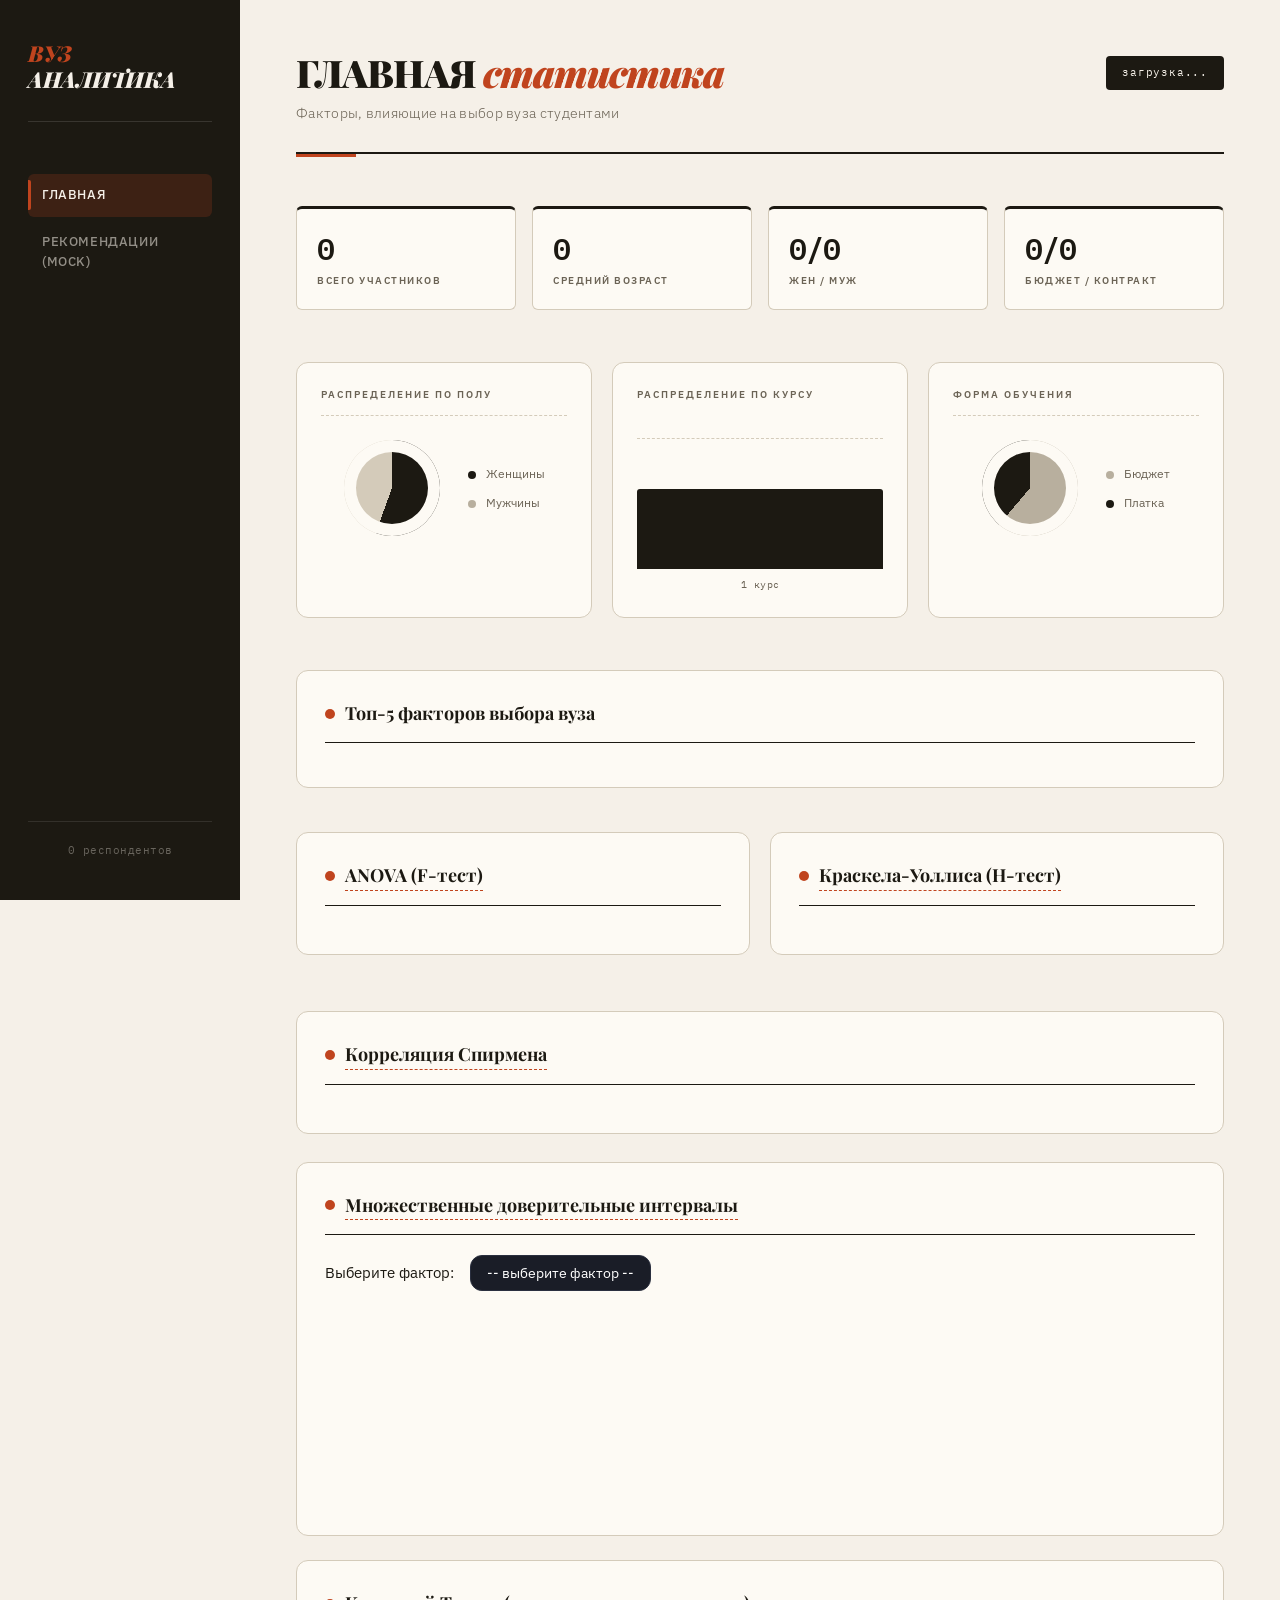
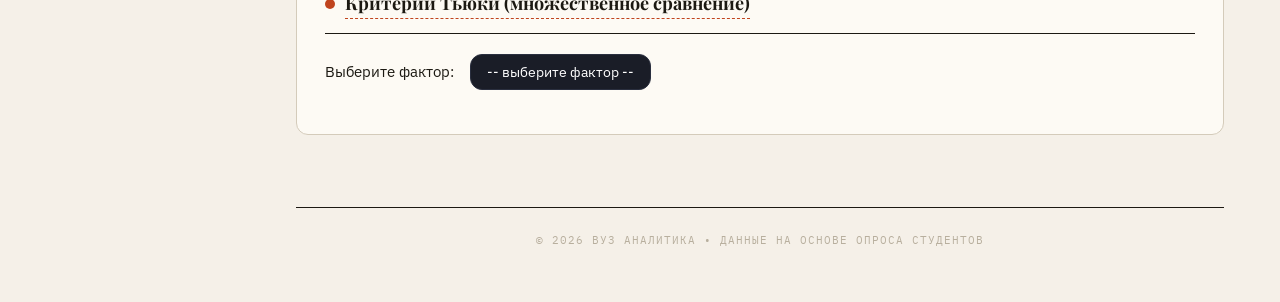
==== frontend/index.html @ b90456cf "govno" ====
<!DOCTYPE html>
<html lang="ru">

<head>
  <meta charset="UTF-8">
  <meta name="viewport" content="width=device-width, initial-scale=1.0">
  <title>aboba</title>
  <link rel="stylesheet" href="static/css/style.css">
</head>

<body>
  <div class="app">
    <aside class="sidebar">
      <div class="logo">ВУЗ <br> АНАЛИТИКА</div>
      <nav class="nav">
        <a href="index.html" class="active">Главная</a>
        <a href="recommendations.html">Рекомендации (mock)</a>
      </nav>
      <div class="sidebar-footer">
        <div id="footerCount">0 респондентов</div>
      </div>
    </aside>

    <main class="main">
      <div class="header">
        <div>
          <h1>ГЛАВНАЯ <span>статистика</span></h1>
          <p>Факторы, влияющие на выбор вуза студентами</p>
        </div>

        <div class="update-badge" id="lastUpdateDate">загрузка...</div>
      </div>

      <div class="stats">
        <div class="stat-card">
          <div class="stat-value" id="totalRespondents">0</div>
          <div class="stat-label">всего участников</div>
        </div>
        <div class="stat-card">
          <div class="stat-value" id="meanAge">0</div>
          <div class="stat-label">средний возраст</div>
        </div>
        <div class="stat-card">
          <div class="stat-value" id="genderRatio">0/0</div>
          <div class="stat-label">жен / муж</div>
        </div>
        <div class="stat-card">
          <div class="stat-value" id="budgetRatio">0/0</div>
          <div class="stat-label">бюджет / контракт</div>
        </div>
      </div>

      <div class="charts">
        <div class="chart-box">
          <h3>Распределение по полу</h3>
          <div class="pie-simple">
            <div class="pie"></div>
            <div class="legend">
              <div><span class="legend-dot" style="background:#1C1912"></span> Женщины</div>
              <div><span class="legend-dot" style="background:#B8AF9E"></span> Мужчины</div>
            </div>
          </div>
        </div>
        <div class="chart-box">
          <h3 style="padding-bottom: 35px;">Распределение по курсу</h3>
          <div class="bar-chart" id="courseBars">
            <div class="bar-item">
              <div class="bar" style="height:80px"></div>
              <div class="bar-label">1 курс</div>
            </div>
          </div>
        </div>
        <div class="chart-box">
          <h3>Форма обучения</h3>
          <div class="pie-simple">
            <div class="pie" style="background:conic-gradient(#B8AF9E 0deg 220deg, #1C1912 220deg 360deg)"></div>
            <div class="legend">
              <div><span class="legend-dot" style="background:#B8AF9E"></span> Бюджет</div>
              <div><span class="legend-dot" style="background:#1C1912"></span> Платка</div>
            </div>
          </div>
        </div>
      </div>

      <div class="table-wrapper">
        <h3 style="margin-bottom:16px">Топ-5 факторов выбора вуза</h3>
        <div class="rank-list" id="topFactorsList"></div>
      </div>

      <div class="stats-row">
        <div class="stats-block">
          <h3><span class="term"
              data-tooltip="ANOVA (анализ дисперсии) - проверяет, есть ли значимые различия между средними значениями в группах">ANOVA
              (F-тест)</span></h3>
          <div id="anovaTable"></div>
        </div>
        <div class="stats-block">
          <h3><span class="term"
              data-tooltip="Краскела-Уоллиса - непараметрический аналог ANOVA, используется когда данные не подчиняются нормальному распределению">Краскела-Уоллиса
              (H-тест)</span></h3>
          <div id="kruskalTable"></div>
        </div>
      </div>

      <div class="stats-block">
        <h3><span class="term"
            data-tooltip="Корреляция Спирмена - показывает силу и направление связи между двумя факторами (от -1 до +1)">Корреляция
            Спирмена</span></h3>
        <div id="correlationList"></div>
      </div>

      <div class="stats-block" style="margin-bottom: 24px;">
        <h3><span class="term"
            data-tooltip="95% доверительные интервалы - диапазон, в котором с вероятностью 95% находится истинное среднее значение">Множественные
            доверительные интервалы</span></h3>
        <div style="margin: 16px 0;">
          <label>Выберите фактор: </label>
          <select id="ciFactorSelect"
            style="background:#1a1d27; border:1px solid #2a2f3f; padding:8px 16px; border-radius:12px; color:white; margin-left:12px;">
            <option value="">-- выберите фактор --</option>
          </select>
        </div>
        <div id="ciChartContainer" style="min-height: 200px; padding: 16px 0;">
        </div>
      </div>

      <div class="stats-block">
        <h3><span class="term"
            data-tooltip="Критерий Тьюки - попарное сравнение всех групп для выявления, какие именно группы отличаются">Критерий
            Тьюки (множественное сравнение)</span></h3>
        <div style="margin: 16px 0;">
          <label>Выберите фактор: </label>
          <select id="tukeyFactorSelect"
            style="background:#1a1d27; border:1px solid #2a2f3f; padding:8px 16px; border-radius:12px; color:white; margin-left:12px;">
            <option value="">-- выберите фактор --</option>
          </select>
        </div>
        <div id="tukeyTableContainer">
        </div>
      </div>

      <div class="footer">© 2026 ВУЗ АНАЛИТИКА • данные на основе опроса студентов</div>
    </main>
  </div>

  <script src="static/js/mock-data.js"></script>
  <script src="static/js/dashboard.js"></script>
</body>

</html>
---- frontend/static/css/style.css ----
@import url('https://fonts.googleapis.com/css2?family=Playfair+Display:ital,wght@0,700;0,900;1,700&family=IBM+Plex+Sans:wght@300;400;500;600&family=IBM+Plex+Mono:wght@400;600&display=swap');

:root {
  --bg:         #F5F0E8;
  --bg-panel:   #EDE7D9;
  --bg-card:    #FDFAF4;
  --ink:        #1C1912;
  --ink-muted:  #6B6355;
  --ink-faint:  #B8AF9E;
  --accent:     #C0441E;
  --accent-2:   #2B6054;
  --accent-warm:#E8962A;
  --border:     #D4CBBA;
  --border-strong: #1C1912;
  --mono:       'IBM Plex Mono', monospace;
  --sans:       'IBM Plex Sans', sans-serif;
  --serif:      'Playfair Display', serif;
  --r-sm:       6px;
  --r-md:       12px;
  --r-lg:       20px;
}

*, *::before, *::after {
  margin: 0; padding: 0;
  box-sizing: border-box;
}

body {
  background: var(--bg);
  font-family: var(--sans);
  font-weight: 400;
  font-size: 15px;
  color: var(--ink);
  line-height: 1.6;
}

body::before {
  content: '';
  position: fixed;
  inset: 0;
  pointer-events: none;
  z-index: 9999;
}

.app {
  display: flex;
  max-width: 1280px;
  margin: 0 auto;
  min-height: 100vh;
}

/* ── SIDEBAR ── */
.sidebar {
  width: 240px;
  background: var(--ink);
  padding: 40px 28px;
  display: flex;
  flex-direction: column;
  position: fixed;
  height: 100vh;
  overflow: hidden;
}

.logo {
  font-family: var(--serif);
  font-size: 22px;
  font-weight: 900;
  font-style: italic;
  color: var(--bg);
  line-height: 1.2;
  margin-bottom: 52px;
  padding-bottom: 28px;
  border-bottom: 1px solid rgba(255,255,255,0.12);
  letter-spacing: -0.3px;
}

.logo::first-line { color: var(--accent); }

.nav {
  display: flex;
  flex-direction: column;
  gap: 4px;
}

.nav a {
  color: rgba(245,240,232,0.55);
  text-decoration: none;
  padding: 11px 14px;
  border-radius: var(--r-sm);
  font-size: 13px;
  font-weight: 500;
  letter-spacing: 0.6px;
  text-transform: uppercase;
  transition: color 0.2s, background 0.2s;
  position: relative;
}

.nav a::before {
  content: '';
  position: absolute;
  left: 0; top: 50%;
  transform: translateY(-50%);
  width: 3px;
  height: 0;
  background: var(--accent);
  border-radius: 0 2px 2px 0;
  transition: height 0.2s;
}

.nav a:hover {
  color: var(--bg);
  background: rgba(255,255,255,0.06);
}

.nav a:hover::before { height: 60%; }
.nav a.active {
  color: var(--bg);
  background: rgba(192,68,30,0.2);
}
.nav a.active::before { height: 70%; }

.sidebar-footer {
  margin-top: auto;
  padding-top: 20px;
  border-top: 1px solid rgba(255,255,255,0.1);
  font-family: var(--mono);
  font-size: 11px;
  color: rgba(245,240,232,0.35);
  text-align: center;
  letter-spacing: 0.5px;
}

/* ── MAIN ── */
.main {
  margin-left: 240px;
  padding: 52px 56px;
  width: 100%;
}

/* ── HEADER ── */
.header {
  display: flex;
  justify-content: space-between;
  align-items: flex-start;
  margin-bottom: 52px;
  padding-bottom: 28px;
  border-bottom: 2px solid var(--ink);
  position: relative;
}

.header::after {
  content: '';
  position: absolute;
  bottom: -5px; left: 0;
  width: 60px;
  height: 3px;
  background: var(--accent);
}

.header h1 {
  font-family: var(--serif);
  font-size: 38px;
  font-weight: 900;
  color: var(--ink);
  line-height: 1.1;
  letter-spacing: -1px;
}

.header h1 span {
  color: var(--accent);
  font-style: italic;
}

.header p {
  color: var(--ink-muted);
  font-size: 14px;
  margin-top: 8px;
  font-weight: 300;
  letter-spacing: 0.3px;
}

.update-badge {
  background: var(--ink);
  color: var(--bg);
  padding: 8px 16px;
  border-radius: 4px;
  font-family: var(--mono);
  font-size: 11px;
  letter-spacing: 0.8px;
  white-space: nowrap;
  margin-top: 4px;
  flex-shrink: 0;
}

/* ── STATISTICS CARDS ── */
.stats {
  display: grid;
  grid-template-columns: repeat(4, 1fr);
  gap: 16px;
  margin-bottom: 52px;
}

.stat-card {
  background: var(--bg-card);
  border: 1.5px solid var(--border);
  border-top: 3px solid var(--ink);
  border-radius: var(--r-sm);
  padding: 24px 20px 20px;
  position: relative;
  overflow: hidden;
  transition: transform 0.3s cubic-bezier(0.34, 1.56, 0.64, 1), box-shadow 0.3s;
}

.stat-card::before {
  content: '';
  position: absolute;
  top: 0; left: 0;
  width: 100%; height: 3px;
  background: var(--accent);
  transform: scaleX(0);
  transform-origin: left;
  transition: transform 0.25s ease;
}

.stat-card:hover {
  transform: translateY(-5px) scale(1.02);
  box-shadow: 0 15px 35px rgba(28,25,18,0.15);
}

.stat-card:hover::before { transform: scaleX(1); }

.stat-value {
  font-family: var(--mono);
  font-size: 30px;
  font-weight: 600;
  color: var(--ink);
  line-height: 1;
  margin-bottom: 10px;
  letter-spacing: -1px;
  transition: all 0.3s ease;
}

.stat-card:hover .stat-value {
  color: var(--accent);
  transform: scale(1.05);
  display: inline-block;
}

.stat-label {
  font-size: 10px;
  color: var(--ink-muted);
  text-transform: uppercase;
  letter-spacing: 1.5px;
  font-weight: 600;
}

/* ── DIAGRAMS ── */
.charts {
  display: grid;
  grid-template-columns: repeat(3, 1fr);
  gap: 20px;
  margin-bottom: 52px;
}

.chart-box {
  background: var(--bg-card);
  border: 1.5px solid var(--border);
  border-radius: var(--r-md);
  padding: 24px;
  transition: box-shadow 0.2s;
}

.chart-box:hover { box-shadow: 0 4px 24px rgba(28,25,18,0.08); }

.chart-box h3 {
  font-family: var(--sans);
  font-size: 10px;
  font-weight: 600;
  text-transform: uppercase;
  letter-spacing: 2px;
  color: var(--ink-muted);
  margin-bottom: 24px;
  padding-bottom: 12px;
  border-bottom: 1px dashed var(--border);
}

.bar-chart {
  display: flex;
  justify-content: space-around;
  align-items: flex-end;
  height: 130px;
  gap: 10px;
}

.bar {
  background: var(--ink);
  width: 100%;
  border-radius: 3px 3px 0 0;
  /* transition: height 0.5s cubic-bezier(0.34, 1.56, 0.64, 1), background 0.2s; */
}

.bar:hover {
  background: var(--accent);
  filter: brightness(1.1);
}

.bar-item {
  flex: 1;
  text-align: center;
}

.bar-label {
  font-family: var(--mono);
  font-size: 10px;
  margin-top: 8px;
  color: var(--ink-muted);
  letter-spacing: 0.5px;
}

.pie-simple {
  display: flex;
  justify-content: center;
  gap: 28px;
  align-items: center;
}

.pie {
  width: 96px;
  height: 96px;
  border-radius: 50%;
  background: conic-gradient(var(--ink) 0deg 200deg, var(--border) 200deg 360deg);
  box-shadow: inset 0 0 0 12px var(--bg-card);
}

.legend {
  display: flex;
  flex-direction: column;
  gap: 10px;
  font-size: 12px;
  color: var(--ink-muted);
}

.legend-dot {
  display: inline-block;
  width: 8px;
  height: 8px;
  border-radius: 50%;
  margin-right: 7px;
  vertical-align: middle;
}

/* ── TABLES ── */
.table-wrapper {
  background: var(--bg-card);
  border: 1.5px solid var(--border);
  border-radius: var(--r-md);
  padding: 28px;
  margin-bottom: 44px;
  overflow-x: auto;
}

.table-wrapper h3,
.stats-block h3 {
  font-family: var(--serif);
  font-size: 18px;
  font-weight: 700;
  color: var(--ink);
  margin-bottom: 20px;
  padding-bottom: 14px;
  border-bottom: 1.5px solid var(--border-strong);
  display: flex;
  align-items: center;
  gap: 10px;
}

.table-wrapper h3::before,
.stats-block h3::before {
  content: '';
  display: inline-block;
  width: 10px;
  height: 10px;
  background: var(--accent);
  border-radius: 50%;
  flex-shrink: 0;
}

table {
  width: 100%;
  border-collapse: collapse;
}

th {
  text-align: left;
  padding: 10px 12px;
  font-size: 10px;
  font-weight: 600;
  text-transform: uppercase;
  letter-spacing: 1.5px;
  color: var(--ink-muted);
  border-bottom: 1.5px solid var(--border-strong);
  background: var(--bg-panel);
}

td {
  padding: 11px 12px;
  border-bottom: 1px solid var(--border);
  font-size: 14px;
  font-family: var(--mono);
  color: var(--ink);
  transition: background 0.15s;
}

tr {
  transition: background 0.2s, transform 0.2s;
}

tr:hover td {
  background: var(--bg-panel);
  transform: translateX(4px);
}

.rank-list { margin: 4px 0; }

.rank-item {
  display: flex;
  align-items: center;
  gap: 16px;
  padding: 14px 0;
  border-bottom: 1px solid var(--border);
  transition: padding-left 0.2s;
}

.rank-item:hover { padding-left: 6px; }
.rank-item:last-child { border-bottom: none; }

.rank-number {
  width: 28px;
  height: 28px;
  background: var(--ink);
  border-radius: 50%;
  display: flex;
  align-items: center;
  justify-content: center;
  font-family: var(--mono);
  font-size: 11px;
  font-weight: 600;
  color: var(--bg);
  flex-shrink: 0;
}

.rank-item:nth-child(1) .rank-number { background: var(--accent); }
.rank-item:nth-child(2) .rank-number { background: var(--accent-2); }
.rank-item:nth-child(3) .rank-number { background: var(--accent-warm); }

.rank-name {
  width: 200px;
  font-size: 14px;
  color: var(--ink);
}

.rank-bar-bg {
  flex: 1;
  height: 5px;
  background: var(--border);
  border-radius: 99px;
  overflow: hidden;
}

.rank-bar {
  height: 100%;
  background: var(--ink);
  border-radius: 99px;
  transition: width 0.6s cubic-bezier(0.4,0,0.2,1);
}

.rank-score {
  width: 44px;
  text-align: right;
  font-family: var(--mono);
  font-size: 13px;
  font-weight: 600;
  color: var(--accent);
}

/* ── STATISTICS ── */
.stats-row {
  display: grid;
  grid-template-columns: repeat(2, 1fr);
  gap: 20px;
  margin-bottom: 28px;
}

.stats-block {
  background: var(--bg-card);
  border: 1.5px solid var(--border);
  border-radius: var(--r-md);
  padding: 28px;
  margin-bottom: 28px;
}

/* ── CORR ── */
.corr-row {
  display: flex;
  justify-content: space-between;
  align-items: center;
  padding: 11px 0;
  border-bottom: 1px dashed var(--border);
  gap: 8px;
  transition: background 0.15s; 
  font-size: 14px;
  font-family: var(--mono);
  color: var(--ink);
}

.corr-row:hover { padding-left: 8px; }
.corr-row:last-child { border-bottom: none; }

.corr-high {
  font-family: var(--mono);
  font-weight: 600;
  color: var(--accent-2);
  background: rgba(43,96,84,0.08);
  padding: 2px 8px;
  border-radius: 4px;
}

.corr-low {
  font-family: var(--mono);
  font-weight: 600;
  color: var(--accent-warm);
  background: rgba(232,150,42,0.1);
  padding: 2px 8px;
  border-radius: 4px;
}

/* ── SELECT/INPUT ── */
select {
  background: var(--bg);
  border: 1.5px solid var(--border-strong);
  padding: 9px 14px;
  border-radius: var(--r-sm);
  color: var(--ink);
  font-family: var(--sans);
  font-size: 14px;
  cursor: pointer;
  outline: none;
  transition: border-color 0.2s;
  appearance: none;
  background-image: url("data:image/svg+xml,%3Csvg xmlns='http://www.w3.org/2000/svg' width='12' height='8' viewBox='0 0 12 8'%3E%3Cpath d='M1 1l5 5 5-5' stroke='%231C1912' stroke-width='1.5' fill='none' stroke-linecap='round'/%3E%3C/svg%3E");
  background-repeat: no-repeat;
  background-position: right 12px center;
  padding-right: 36px;
}

select:focus { border-color: var(--accent); }

.filter-select {
  background: var(--bg-card);
  border: 1.5px solid var(--border);
  border-radius: var(--r-sm);
  padding: 8px 16px;
  font-family: var(--sans);
  font-size: 13px;
  cursor: pointer;
  transition: all 0.2s;
  color: var(--ink);
}

.filter-select:hover {
  border-color: var(--accent);
  transform: translateY(-1px);
}

.filter-select:focus {
  outline: none;
  border-color: var(--accent);
  box-shadow: 0 0 0 2px rgba(192,68,30,0.2);
}

#filterControls {
  display: flex;
  gap: 12px;
  margin: 20px 0 30px 0;
  justify-content: flex-end;
}

/* ── BUTTONS ── */
button {
  transition: all 0.2s cubic-bezier(0.34, 1.56, 0.64, 1);
}

button:active { transform: scale(0.96); }

.btn {
  background: var(--ink);
  border: 2px solid var(--ink);
  border-radius: var(--r-sm);
  padding: 13px 28px;
  font-family: var(--sans);
  font-size: 13px;
  font-weight: 600;
  letter-spacing: 1px;
  text-transform: uppercase;
  color: var(--bg);
  cursor: pointer;
  transition: background 0.18s, color 0.18s, transform 0.15s;
  box-shadow: 3px 3px 0 var(--accent);
  width: 100%;
  margin-top: 24px;
}

.btn:hover {
  background: var(--accent);
  border-color: var(--accent);
  color: #fff;
  transform: translate(-1px, -1px);
  box-shadow: 4px 4px 0 var(--ink);
}

.btn:active {
  transform: translate(1px, 1px);
  box-shadow: 1px 1px 0 var(--ink);
}

.export-btn {
  background: var(--ink);
  color: var(--bg);
  border: none;
  border-radius: 4px;
  padding: 8px 16px;
  font-family: var(--mono);
  font-size: 11px;
  letter-spacing: 0.8px;
  cursor: pointer;
  white-space: nowrap;
}

.export-btn:hover {
  background: var(--accent);
  transform: translateY(-2px);
  box-shadow: 0 2px 8px rgba(192,68,30,0.3);
}

.share-results-btn {
  background: var(--ink);
  color: var(--bg);
  border: none;
  border-radius: 8px;
  padding: 10px 20px;
  font-family: var(--mono);
  font-size: 13px;
  cursor: pointer;
  display: flex;
  align-items: center;
  gap: 8px;
}

.share-results-btn:hover {
  background: var(--accent);
  transform: translateY(-2px);
  box-shadow: 0 4px 12px rgba(192,68,30,0.3);
}

.btn-small {
  background: var(--ink);
  color: var(--bg);
  border: none;
  border-radius: 20px;
  padding: 4px 12px;
  cursor: pointer;
  font-size: 12px;
}

.btn-small:hover {
  background: var(--accent);
  transform: scale(1.05);
}

/* ── RECS CARDS ── */
.cards {
  display: grid;
  grid-template-columns: repeat(3, 1fr);
  gap: 20px;
}

.uni-card {
  background: var(--bg-card);
  border: 1.5px solid var(--border);
  border-radius: var(--r-md);
  padding: 24px;
  position: relative;
  overflow: hidden;
  opacity: 0;
  transform: translateY(20px);
  animation: fadeUp 0.5s forwards;
  transition: all 0.3s cubic-bezier(0.34, 1.56, 0.64, 1);
}

@keyframes fadeUp {
  to { opacity: 1; transform: translateY(0); }
}

.uni-card::after {
  content: '';
  position: absolute;
  bottom: 0; left: 0;
  width: 100%; height: 3px;
  background: linear-gradient(90deg, var(--accent), var(--accent-warm));
  transform: scaleX(0);
  transform-origin: left;
  transition: transform 0.3s ease;
}

.uni-card:hover {
  transform: translateY(-5px) scale(1.02);
  box-shadow: 0 12px 28px rgba(28,25,18,0.15);
}

.uni-card:hover::after { transform: scaleX(1); }
.uni-card.expanded { transform: scale(1.05); z-index: 2; }

.uni-percent {
  font-family: var(--mono);
  font-size: 28px;
  font-weight: 600;
  color: var(--accent);
  margin-bottom: 10px;
  letter-spacing: -1px;
}

.match-value {
  font-size: 28px;
  font-weight: 700;
  color: var(--accent);
}

.match-bar {
  width: 100%;
  height: 6px;
  background: var(--border);
  border-radius: 3px;
  margin-top: 10px;
  overflow: hidden;
}

.match-fill {
  height: 100%;
  background: linear-gradient(90deg, var(--accent), var(--accent-warm));
  border-radius: 3px;
  transition: width 0.8s cubic-bezier(0.34, 1.56, 0.64, 1);
  width: 0%;
}

.uni-name {
  font-family: var(--serif);
  font-size: 17px;
  font-weight: 700;
  color: var(--ink);
  margin-bottom: 4px;
  line-height: 1.3;
}

.uni-meta {
  font-size: 11px;
  color: var(--ink-faint);
  margin-bottom: 14px;
  font-family: var(--mono);
  letter-spacing: 0.5px;
  text-transform: uppercase;
}

.city-badge {
  background: var(--bg-panel);
  padding: 4px 10px;
  border-radius: 20px;
  font-size: 11px;
  font-family: var(--mono);
  display: inline-block;
}

.uni-reason {
  font-size: 12px;
  padding: 6px 0;
  color: var(--ink-muted);
  border-bottom: 1px dashed var(--border);
  line-height: 1.5;
  transition: all 0.2s;
}

.uni-reason:last-of-type { border-bottom: none; }
.uni-reason:hover {
  color: var(--accent);
  transform: translateX(4px);
}

.uni-detail-btn {
  margin-top: 16px;
  background: transparent;
  border: 1.5px solid var(--border-strong);
  border-radius: var(--r-sm);
  padding: 8px 16px;
  font-size: 12px;
  font-weight: 600;
  letter-spacing: 0.5px;
  color: var(--ink);
  cursor: pointer;
  font-family: var(--sans);
}

.uni-detail-btn:hover {
  background: var(--ink);
  color: var(--bg);
}

/* ── SLIDER ── */
.uni-slider {
  width: 100%;
  height: 160px;
  overflow: hidden;
  border-radius: 12px;
  margin-bottom: 16px;
  position: relative;
  cursor: pointer;
  background: var(--bg-panel);
}

.uni-slider::before {
  content: '';
  position: absolute;
  bottom: 12px;
  left: 12px;
  background: rgba(0,0,0,0.6);
  color: white;
  padding: 2px 6px;
  border-radius: 10px;
  font-size: 9px;
  z-index: 1;
  opacity: 0;
  transition: opacity 0.3s;
  pointer-events: none;
}

.uni-slider:hover::before { opacity: 1; }

.uni-slides {
  display: flex;
  transition: transform 0.5s cubic-bezier(0.4, 0, 0.2, 1);
}

.uni-slides img {
  width: 100%;
  flex-shrink: 0;
  object-fit: cover;
  height: 160px;
}

/* ── USERS CHIPS ── */
.user-chip {
  background: var(--bg);
  border: 1.5px solid var(--border-strong);
  padding: 7px 18px;
  border-radius: 99px;
  cursor: pointer;
  transition: background 0.18s, color 0.18s, border-color 0.18s, transform 0.15s;
  color: var(--ink);
  font-size: 12px;
  font-family: var(--mono);
  font-weight: 400;
  letter-spacing: 0.3px;
}

.user-chip:hover {
  background: var(--accent);
  color: #fff;
  border-color: var(--accent);
  transform: scale(1.04);
}

/* ── USER CARD ── */
.user-info-card {
  background: linear-gradient(135deg, var(--bg-card) 0%, var(--bg-panel) 100%);
  border: 1.5px solid var(--accent);
  border-radius: var(--r-lg);
  padding: 20px;
  margin-bottom: 20px;
  box-shadow: 0 4px 12px rgba(0,0,0,0.1);
  animation: slideDown 0.3s ease;
}

@keyframes slideDown {
  from { opacity: 0; transform: translateY(-20px); }
  to { opacity: 1; transform: translateY(0); }
}

.user-info-header {
  display: flex;
  align-items: center;
  gap: 12px;
  margin-bottom: 16px;
  padding-bottom: 12px;
  border-bottom: 2px solid var(--accent);
}

.user-emoji { font-size: 28px; }

.user-nickname {
  font-size: 18px;
  font-weight: 700;
  color: var(--accent);
  font-family: var(--serif);
  flex: 1;
}

.user-info-close {
  background: var(--ink);
  color: var(--bg);
  border: none;
  border-radius: 50%;
  width: 28px;
  height: 28px;
  cursor: pointer;
  font-size: 16px;
  display: flex;
  align-items: center;
  justify-content: center;
}

.user-info-close:hover {
  background: var(--accent);
  transform: rotate(90deg);
}

.user-info-details {
  display: flex;
  flex-wrap: wrap;
  gap: 16px;
  row-gap: 12px;
}

.user-detail {
  background: var(--bg);
  padding: 6px 14px;
  border-radius: 20px;
  font-size: 13px;
  font-family: var(--mono);
  color: var(--ink);
  border: 1px solid var(--border);
  transition: all 0.2s;
  display: inline-flex;
  align-items: center;
  gap: 6px;
}

.user-detail:hover {
  transform: translateY(-2px);
  border-color: var(--accent);
  box-shadow: 0 2px 8px rgba(192,68,30,0.2);
}

/* ── TOOLTYPE ── */
.term {
  border-bottom: 1px dashed var(--accent);
  cursor: help;
  position: relative;
  display: inline-block;
}

.term:hover::after {
  content: attr(data-tooltip);
  position: absolute;
  bottom: 100%;
  left: 50%;
  transform: translateX(-50%);
  background: var(--ink);
  color: var(--bg);
  padding: 8px 14px;
  border-radius: 8px;
  font-size: 12px;
  white-space: nowrap;
  z-index: 1000;
  font-family: var(--sans);
  margin-bottom: 8px;
  box-shadow: 0 4px 12px rgba(0,0,0,0.2);
}

.term:hover::before {
  content: '';
  position: absolute;
  bottom: 100%;
  left: 50%;
  transform: translateX(-50%);
  border: 6px solid transparent;
  border-top-color: var(--ink);
  margin-bottom: -4px;
  z-index: 1000;
}

.stat-card.has-tooltip {
  position: relative;
  cursor: help;
}

/* ── MODAL ── */
.modal {
  position: fixed;
  top: 0;
  left: 0;
  width: 100%;
  height: 100%;
  background: rgba(0,0,0,0.8);
  display: flex;
  align-items: center;
  justify-content: center;
  z-index: 10000;
  animation: fadeIn 0.3s;
}

.modal-content {
  background: var(--bg-card);
  border-radius: var(--r-lg);
  padding: 32px;
  max-width: 500px;
  width: 90%;
  max-height: 80vh;
  overflow-y: auto;
  position: relative;
  animation: slideUp 0.3s;
}

@keyframes slideUp {
  from { opacity: 0; transform: translateY(50px); }
  to { opacity: 1; transform: translateY(0); }
}

.modal-close {
  position: absolute;
  top: 16px;
  right: 20px;
  font-size: 28px;
  cursor: pointer;
  color: var(--ink-muted);
  transition: color 0.2s;
}

.modal-close:hover { color: var(--accent); }

.modal-stats {
  display: flex;
  gap: 20px;
  margin: 20px 0;
  padding: 16px;
  background: var(--bg-panel);
  border-radius: var(--r-md);
}

.modal-stat {
  flex: 1;
  text-align: center;
}

.modal-stat .stat-label {
  display: block;
  font-size: 11px;
  margin-bottom: 5px;
}

.modal-stat .stat-value { font-size: 24px; font-weight: 600; }

.modal ul {
  margin: 16px 0;
  padding-left: 20px;
}

.modal li {
  margin: 8px 0;
  color: var(--ink-muted);
}

/* ── LOADING/ERRORS ── */
.loading {
  text-align: center;
  padding: 60px;
  font-size: 18px;
  opacity: 0.6;
  animation: pulse 1.5s infinite;
}

@keyframes pulse {
  0%, 100% { opacity: 0.6; }
  50% { opacity: 1; }
}

@keyframes shake {
  0%, 100% { transform: translateX(0); }
  25% { transform: translateX(-5px); }
  75% { transform: translateX(5px); }
}

/* ── FOOTER ── */
.footer {
  margin-top: 72px;
  padding-top: 24px;
  border-top: 1.5px solid var(--border-strong);
  text-align: center;
  font-size: 11px;
  font-family: var(--mono);
  color: var(--ink-faint);
  letter-spacing: 1px;
  text-transform: uppercase;
}

/* ── UTILS ── */
.text-accent { color: var(--accent); }
.bg-accent { background: var(--accent); }

/* ADAPTIVITY */
@media (max-width: 1200px) {
  .app {
    flex-direction: column;
  }

  .sidebar {
    position: relative;
    width: 100%;
    height: auto;
    padding: 20px 30px;
    flex-direction: row;
    align-items: center;
    justify-content: space-between;
    flex-wrap: wrap;
    gap: 15px;
  }

  .logo {
    margin-bottom: 0;
    padding-bottom: 0;
    border-bottom: none;
    font-size: 20px;
  }

  .nav {
    flex-direction: row;
    gap: 20px;
  }

  .nav a {
    padding: 8px 16px;
  }

  .nav a::before {
    display: none;
  }

  .nav a.active {
    background: rgba(192, 68, 30, 0.2);
    border-radius: var(--r-sm);
  }

  .sidebar-footer {
    margin-top: 0;
    padding-top: 0;
    border-top: none;
  }

  .main {
    margin-left: 0;
    padding: 30px 30px;
  }

  .stats {
    gap: 15px;
  }

  .charts {
    grid-template-columns: repeat(3, 1fr);
    gap: 15px;
  }

  .stats-row {
    grid-template-columns: repeat(2, 1fr);
    gap: 15px;
  }

  .cards {
    grid-template-columns: repeat(2, 1fr);
    gap: 20px;
  }
}

@media (max-width: 768px) {
  .app {
    flex-direction: column;
  }

  

  .sidebar {
    position: relative;
    width: 100%;
    height: auto;
    padding: 15px 20px;
    flex-direction: row;
    align-items: center;
    justify-content: space-between;
    flex-wrap: wrap;
    gap: 12px;
  }

  .logo {
    margin-bottom: 0;
    padding-bottom: 0;
    border-bottom: none;
    font-size: 18px;
  }

  .nav {
    flex-direction: row;
    gap: 12px;
  }

  .nav a {
    padding: 6px 12px;
    font-size: 11px;
  }

  .nav a::before {
    display: none;
  }

  .nav a.active {
    background: rgba(192, 68, 30, 0.2);
    border-radius: var(--r-sm);
  }

  .sidebar-footer {
    margin-top: 0;
    padding-top: 0;
    border-top: none;
    font-size: 10px;
  }

  .main {
    margin-left: 0;
    padding: 20px 16px;
  }

  .header {
    flex-direction: column;
    gap: 12px;
    margin-bottom: 28px;
    padding-bottom: 20px;
  }

  .header h1 {
    font-size: 28px;
  }

  .header p {
    font-size: 12px;
  }

  .update-badge {
    font-size: 9px;
    padding: 6px 12px;
    align-self: flex-start;
  }

  .stats {
    grid-template-columns: repeat(2, 1fr);
    gap: 12px;
    margin-bottom: 28px;
  }

  .stat-card {
    padding: 16px 12px 12px;
  }

  .stat-value {
    font-size: 24px;
  }

  .stat-label {
    font-size: 9px;
  }

  .charts {
    grid-template-columns: 1fr;
    gap: 16px;
    margin-bottom: 28px;
  }

  .chart-box {
    padding: 20px;
  }

  .chart-box h3 {
    font-size: 9px;
    margin-bottom: 18px;
  }

  .pie {
    width: 80px;
    height: 80px;
  }

  .legend {
    font-size: 11px;
    gap: 8px;
  }

  .bar-chart {
    height: 120px;
  }

  .bar-label {
    font-size: 9px;
  }

  .table-wrapper,
  .stats-block {
    padding: 20px;
    margin-bottom: 24px;
    overflow-x: auto;
  }

  .table-wrapper h3,
  .stats-block h3 {
    font-size: 16px;
    flex-wrap: wrap;
  }

  th, td {
    padding: 8px 10px;
    font-size: 12px;
  }

  .rank-item {
    flex-wrap: wrap;
    gap: 10px;
  }

  .rank-name {
    width: auto;
    flex: 1;
    font-size: 13px;
  }

  .rank-bar-bg {
    width: 100%;
    order: 1;
    margin-top: 5px;
  }

  .rank-score {
    font-size: 12px;
  }

  .stats-row {
    grid-template-columns: 1fr;
    gap: 16px;
    margin-bottom: 16px;
  }

  .corr-row {
    flex-wrap: wrap;
    gap: 8px;
    font-size: 12px;
  }

  select,
  .filter-select {
    padding: 8px 12px;
    font-size: 12px;
    background-size: 10px;
    padding-right: 30px;
  }

  #filterControls {
    flex-direction: column;
    gap: 10px;
    margin: 16px 0 24px 0;
  }

  .btn {
    padding: 10px 20px;
    font-size: 11px;
  }

  .share-results-btn {
    padding: 8px 16px;
    font-size: 12px;
  }

  .cards {
    grid-template-columns: 1fr;
    gap: 20px;
  }

  .uni-card {
    padding: 20px;
  }

  .uni-slider {
    height: 180px;
  }

  .uni-slides img {
    height: 180px;
  }

  .uni-percent {
    font-size: 24px;
  }

  .match-value {
    font-size: 24px;
  }

  .uni-name {
    font-size: 16px;
  }

  .uni-reason {
    font-size: 11px;
  }

  .user-info-card {
    padding: 16px;
  }

  .user-nickname {
    font-size: 16px;
  }

  .user-info-details {
    gap: 8px;
  }

  .user-detail {
    font-size: 11px;
    padding: 4px 10px;
  }

  .modal-content {
    padding: 24px;
    width: 95%;
  }

  .modal-stats {
    flex-direction: column;
    gap: 12px;
  }

  .modal-stat .stat-value {
    font-size: 20px;
  }

  .term:hover::after {
    white-space: normal;
    width: 180px;
    font-size: 10px;
    text-align: center;
  }

  .footer {
    margin-top: 40px;
    padding-top: 20px;
    font-size: 9px;
  }
}

@media (max-width: 480px) {
  .sidebar {
    padding: 12px 16px;
    flex-direction: column;
    align-items: stretch;
    text-align: center;
  }

  .logo {
    text-align: center;
  }

  .nav {
    justify-content: center;
  }

  .nav a {
    padding: 6px 10px;
    font-size: 10px;
  }

  .sidebar-footer {
    text-align: center;
  }

  .main {
    padding: 16px 12px;
  }

  .header h1 {
    font-size: 24px;
  }

  .stats {
    grid-template-columns: 1fr;
    gap: 10px;
  }

  .stat-card {
    padding: 14px 12px;
  }

  .stat-value {
    font-size: 22px;
  }

  .chart-box {
    padding: 16px;
  }

  .pie-simple {
    flex-direction: column;
    gap: 16px;
  }

  .pie {
    width: 100px;
    height: 100px;
  }

  .legend {
    flex-direction: row;
    justify-content: center;
    gap: 20px;
  }

  .table-wrapper,
  .stats-block {
    padding: 16px;
    border-radius: var(--r-sm);
  }

  .table-wrapper h3,
  .stats-block h3 {
    font-size: 14px;
    margin-bottom: 14px;
  }

  th, td {
    padding: 6px 8px;
    font-size: 11px;
  }

  .rank-number {
    width: 24px;
    height: 24px;
    font-size: 10px;
  }

  .rank-name {
    font-size: 12px;
  }

  .uni-slider {
    height: 160px;
  }

  .uni-slides img {
    height: 160px;
  }

  .uni-percent {
    font-size: 22px;
  }

  .match-value {
    font-size: 22px;
  }

  .uni-name {
    font-size: 15px;
  }

  .city-badge {
    font-size: 10px;
    padding: 3px 8px;
  }

  .uni-reason {
    font-size: 10px;
  }

  .uni-detail-btn {
    padding: 6px 12px;
    font-size: 11px;
  }

  .user-info-header {
    gap: 8px;
  }

  .user-emoji {
    font-size: 24px;
  }

  .user-nickname {
    font-size: 14px;
  }

  .user-info-close {
    width: 24px;
    height: 24px;
    font-size: 14px;
  }

  .user-detail {
    font-size: 10px;
    padding: 3px 8px;
  }

  .btn {
    padding: 8px 16px;
    font-size: 10px;
  }

  .share-results-btn {
    padding: 10px 16px;
    font-size: 10px;
    gap: 6px;
    width: 35%;
  }
}

@media (max-width: 768px) and (orientation: landscape) {
  .sidebar {
    padding: 10px 20px;
  }

  .nav a {
    padding: 4px 10px;
  }

  .main {
    padding: 16px 20px;
  }

  .stats {
    grid-template-columns: repeat(4, 1fr);
  }

  .charts {
    grid-template-columns: repeat(3, 1fr);
  }

  .cards {
    grid-template-columns: repeat(2, 1fr);
  }

  .uni-slider {
    height: 140px;
  }

  .uni-slides img {
    height: 140px;
  }

  .share-results-btn {
    width: 38%;
    justify-content: center;
    padding: 12px 20px;
    font-size: 14px;
  }
}

@media (hover: none) and (pointer: coarse) {
  button,
  .user-chip,
  .nav a,
  .uni-detail-btn,
  .modal-close,
  .user-info-close {
    min-height: 44px;
    display: inline-flex;
    align-items: center;
    justify-content: center;
  }

  .user-chip {
    min-height: 36px;
  }

  .nav a {
    min-height: 40px;
  }

  .stat-card:hover {
    transform: none;
  }

  .uni-card:hover {
    transform: none;
  }

  .term:hover::after {
    white-space: normal;
    width: 200px;
    font-size: 11px;
  }
}
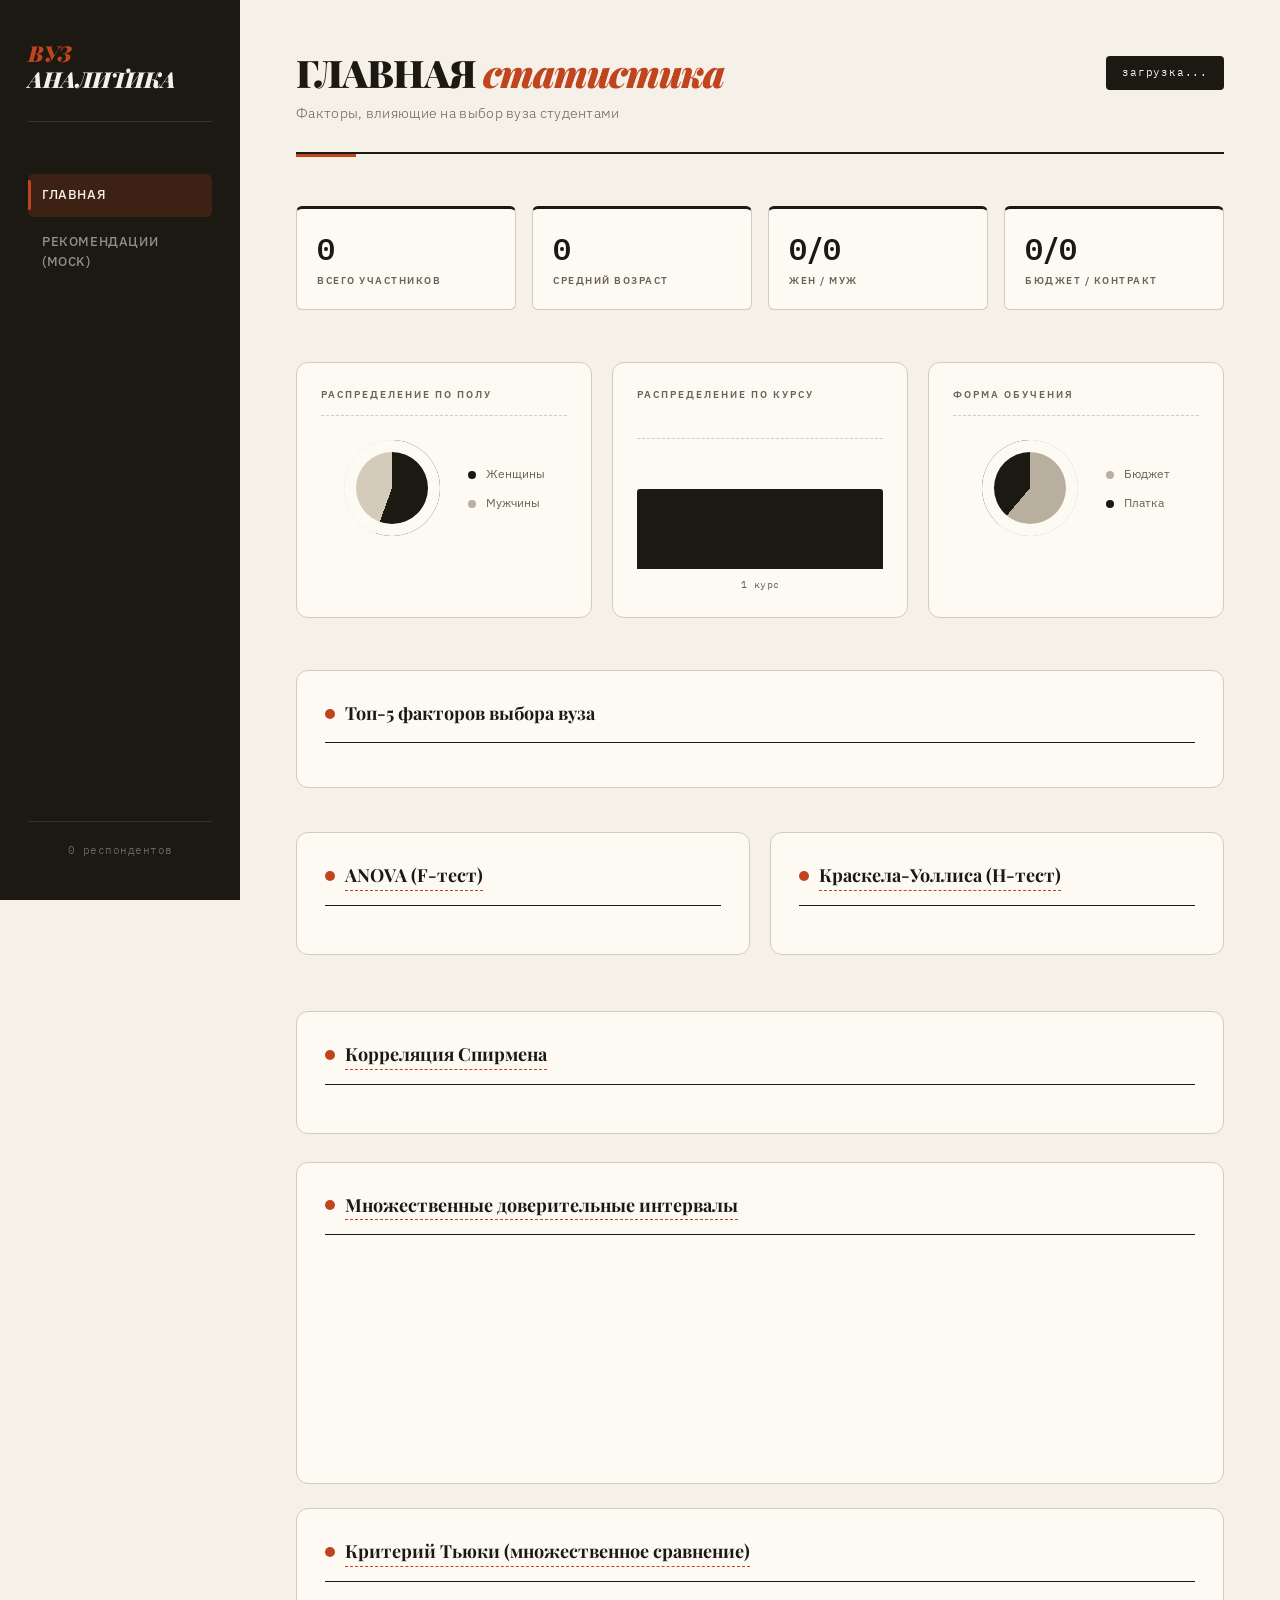
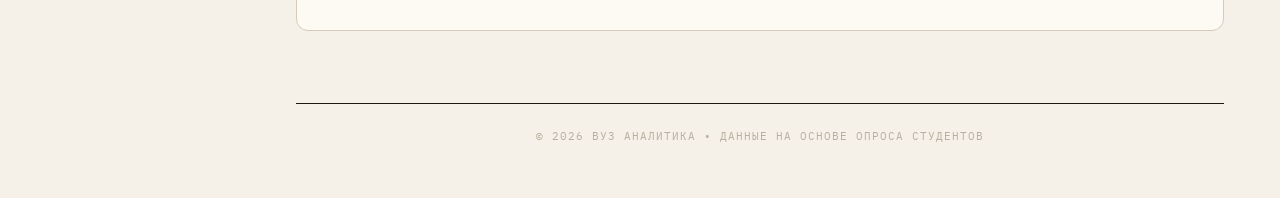
==== commit 4058888d: "fix connection to scripts" ====
--- a/frontend/index.html
+++ b/frontend/index.html
@@ -113,13 +113,13 @@
         <h3><span class="term"
             data-tooltip="95% доверительные интервалы - диапазон, в котором с вероятностью 95% находится истинное среднее значение">Множественные
             доверительные интервалы</span></h3>
-        <div style="margin: 16px 0;">
+        <!-- <div style="margin: 16px 0;">
           <label>Выберите фактор: </label>
           <select id="ciFactorSelect"
             style="background:#1a1d27; border:1px solid #2a2f3f; padding:8px 16px; border-radius:12px; color:white; margin-left:12px;">
             <option value="">-- выберите фактор --</option>
           </select>
-        </div>
+        </div> -->
         <div id="ciChartContainer" style="min-height: 200px; padding: 16px 0;">
         </div>
       </div>
@@ -128,13 +128,13 @@
         <h3><span class="term"
             data-tooltip="Критерий Тьюки - попарное сравнение всех групп для выявления, какие именно группы отличаются">Критерий
             Тьюки (множественное сравнение)</span></h3>
-        <div style="margin: 16px 0;">
+        <!-- <div style="margin: 16px 0;">
           <label>Выберите фактор: </label>
           <select id="tukeyFactorSelect"
             style="background:#1a1d27; border:1px solid #2a2f3f; padding:8px 16px; border-radius:12px; color:white; margin-left:12px;">
             <option value="">-- выберите фактор --</option>
           </select>
-        </div>
+        </div> -->
         <div id="tukeyTableContainer">
         </div>
       </div>
@@ -144,6 +144,7 @@
   </div>
 
   <script src="static/js/mock-data.js"></script>
+  <script src="static/js/api.js"></script>
   <script src="static/js/dashboard.js"></script>
 </body>
 
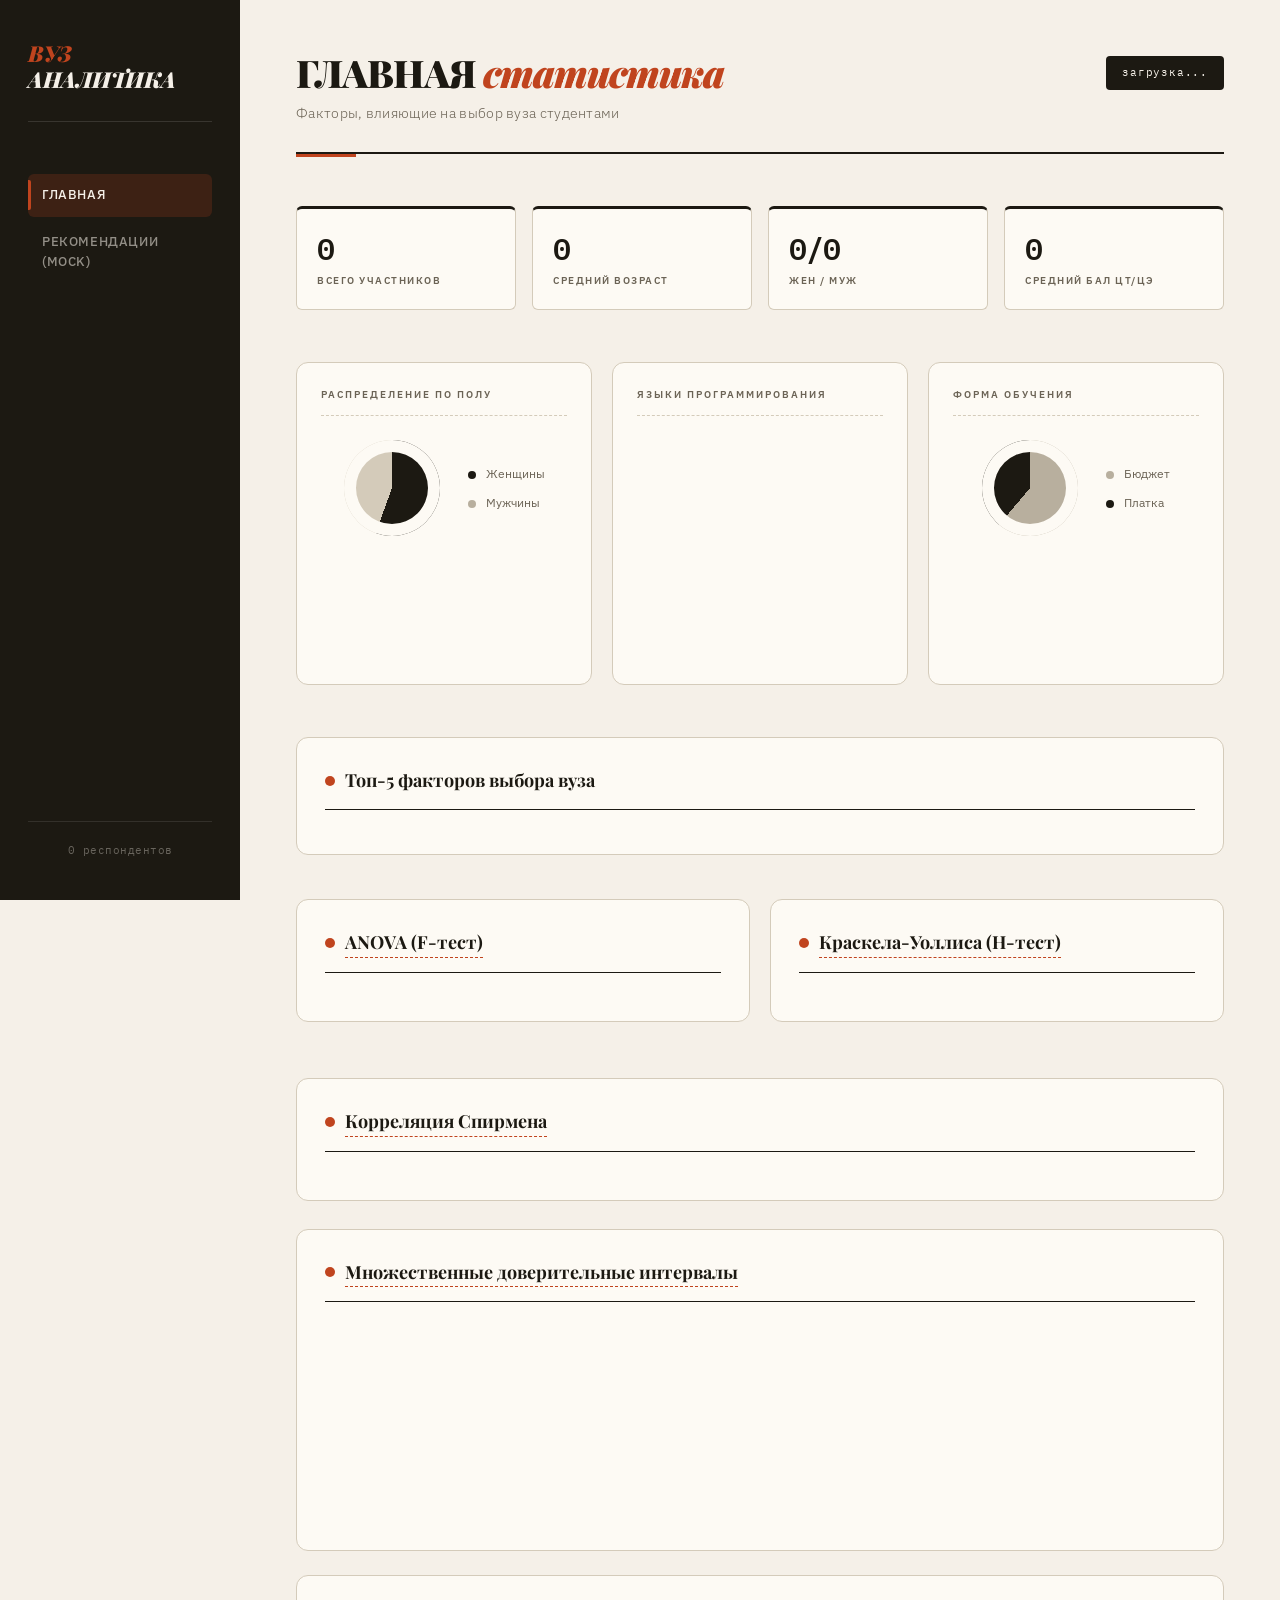
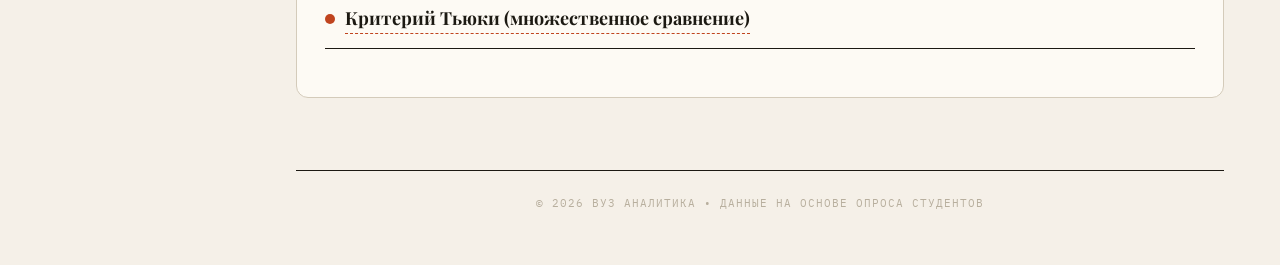
==== commit be4151f6: "api/responses + updated front" ====
--- a/frontend/index.html
+++ b/frontend/index.html
@@ -45,8 +45,8 @@
           <div class="stat-label">жен / муж</div>
         </div>
         <div class="stat-card">
-          <div class="stat-value" id="budgetRatio">0/0</div>
-          <div class="stat-label">бюджет / контракт</div>
+          <div class="stat-value" id="avgScore">0</div>
+          <div class="stat-label">средний бал ЦТ/ЦЭ</div>
         </div>
       </div>
 
@@ -62,13 +62,8 @@
           </div>
         </div>
         <div class="chart-box">
-          <h3 style="padding-bottom: 35px;">Распределение по курсу</h3>
-          <div class="bar-chart" id="courseBars">
-            <div class="bar-item">
-              <div class="bar" style="height:80px"></div>
-              <div class="bar-label">1 курс</div>
-            </div>
-          </div>
+          <h3>Языки программирования</h3>
+          <div id="languagesChart" style="min-height: 220px; margin-top: 20px;"></div>
         </div>
         <div class="chart-box">
           <h3>Форма обучения</h3>
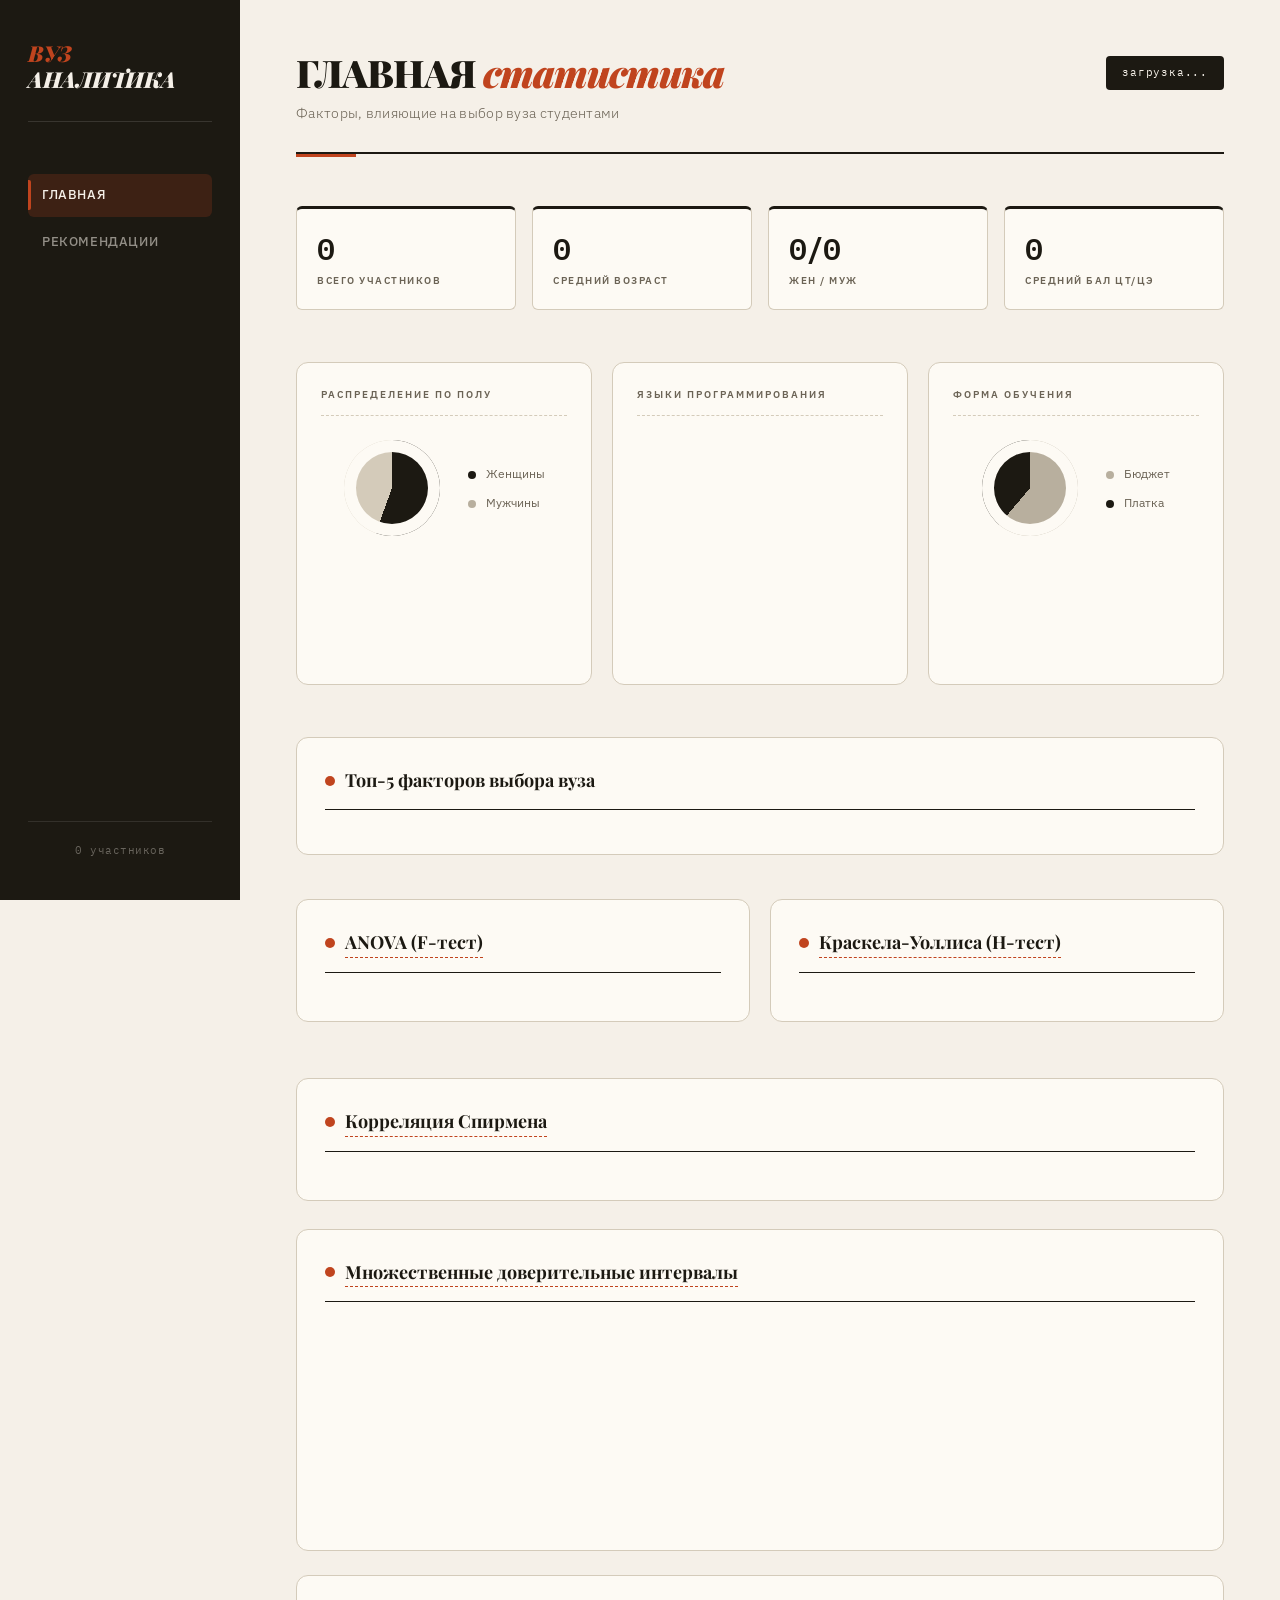
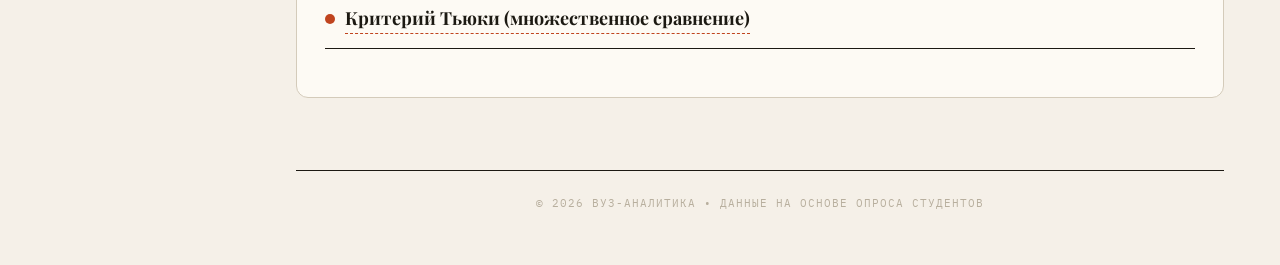
==== commit 0c109ad0: "recommendations (not last)" ====
--- a/frontend/index.html
+++ b/frontend/index.html
@@ -4,7 +4,7 @@
 <head>
   <meta charset="UTF-8">
   <meta name="viewport" content="width=device-width, initial-scale=1.0">
-  <title>aboba</title>
+  <title>ВУЗ-Аналитика | Главная</title>
   <link rel="stylesheet" href="static/css/style.css">
 </head>
 
@@ -14,10 +14,10 @@
       <div class="logo">ВУЗ <br> АНАЛИТИКА</div>
       <nav class="nav">
         <a href="index.html" class="active">Главная</a>
-        <a href="recommendations.html">Рекомендации (mock)</a>
+        <a href="recommendations.html">Рекомендации</a>
       </nav>
       <div class="sidebar-footer">
-        <div id="footerCount">0 респондентов</div>
+        <div id="footerCount">0 участников</div>
       </div>
     </aside>
 
@@ -134,7 +134,7 @@
         </div>
       </div>
 
-      <div class="footer">© 2026 ВУЗ АНАЛИТИКА • данные на основе опроса студентов</div>
+      <div class="footer">© 2026 ВУЗ-АНАЛИТИКА • данные на основе опроса студентов</div>
     </main>
   </div>
 
--- a/frontend/static/css/style.css
+++ b/frontend/static/css/style.css
@@ -1,27 +1,30 @@
 @import url('https://fonts.googleapis.com/css2?family=Playfair+Display:ital,wght@0,700;0,900;1,700&family=IBM+Plex+Sans:wght@300;400;500;600&family=IBM+Plex+Mono:wght@400;600&display=swap');
 
 :root {
-  --bg:         #F5F0E8;
-  --bg-panel:   #EDE7D9;
-  --bg-card:    #FDFAF4;
-  --ink:        #1C1912;
-  --ink-muted:  #6B6355;
-  --ink-faint:  #B8AF9E;
-  --accent:     #C0441E;
-  --accent-2:   #2B6054;
-  --accent-warm:#E8962A;
-  --border:     #D4CBBA;
+  --bg: #F5F0E8;
+  --bg-panel: #EDE7D9;
+  --bg-card: #FDFAF4;
+  --ink: #1C1912;
+  --ink-muted: #6B6355;
+  --ink-faint: #B8AF9E;
+  --accent: #C0441E;
+  --accent-2: #2B6054;
+  --accent-warm: #E8962A;
+  --border: #D4CBBA;
   --border-strong: #1C1912;
-  --mono:       'IBM Plex Mono', monospace;
-  --sans:       'IBM Plex Sans', sans-serif;
-  --serif:      'Playfair Display', serif;
-  --r-sm:       6px;
-  --r-md:       12px;
-  --r-lg:       20px;
-}
-
-*, *::before, *::after {
-  margin: 0; padding: 0;
+  --mono: 'IBM Plex Mono', monospace;
+  --sans: 'IBM Plex Sans', sans-serif;
+  --serif: 'Playfair Display', serif;
+  --r-sm: 6px;
+  --r-md: 12px;
+  --r-lg: 20px;
+}
+
+*,
+*::before,
+*::after {
+  margin: 0;
+  padding: 0;
   box-sizing: border-box;
 }
 
@@ -70,11 +73,13 @@
   line-height: 1.2;
   margin-bottom: 52px;
   padding-bottom: 28px;
-  border-bottom: 1px solid rgba(255,255,255,0.12);
+  border-bottom: 1px solid rgba(255, 255, 255, 0.12);
   letter-spacing: -0.3px;
 }
 
-.logo::first-line { color: var(--accent); }
+.logo::first-line {
+  color: var(--accent);
+}
 
 .nav {
   display: flex;
@@ -83,7 +88,7 @@
 }
 
 .nav a {
-  color: rgba(245,240,232,0.55);
+  color: rgba(245, 240, 232, 0.55);
   text-decoration: none;
   padding: 11px 14px;
   border-radius: var(--r-sm);
@@ -98,7 +103,8 @@
 .nav a::before {
   content: '';
   position: absolute;
-  left: 0; top: 50%;
+  left: 0;
+  top: 50%;
   transform: translateY(-50%);
   width: 3px;
   height: 0;
@@ -109,23 +115,29 @@
 
 .nav a:hover {
   color: var(--bg);
-  background: rgba(255,255,255,0.06);
-}
-
-.nav a:hover::before { height: 60%; }
+  background: rgba(255, 255, 255, 0.06);
+}
+
+.nav a:hover::before {
+  height: 60%;
+}
+
 .nav a.active {
   color: var(--bg);
-  background: rgba(192,68,30,0.2);
-}
-.nav a.active::before { height: 70%; }
+  background: rgba(192, 68, 30, 0.2);
+}
+
+.nav a.active::before {
+  height: 70%;
+}
 
 .sidebar-footer {
   margin-top: auto;
   padding-top: 20px;
-  border-top: 1px solid rgba(255,255,255,0.1);
+  border-top: 1px solid rgba(255, 255, 255, 0.1);
   font-family: var(--mono);
   font-size: 11px;
-  color: rgba(245,240,232,0.35);
+  color: rgba(245, 240, 232, 0.35);
   text-align: center;
   letter-spacing: 0.5px;
 }
@@ -151,7 +163,8 @@
 .header::after {
   content: '';
   position: absolute;
-  bottom: -5px; left: 0;
+  bottom: -5px;
+  left: 0;
   width: 60px;
   height: 3px;
   background: var(--accent);
@@ -214,8 +227,10 @@
 .stat-card::before {
   content: '';
   position: absolute;
-  top: 0; left: 0;
-  width: 100%; height: 3px;
+  top: 0;
+  left: 0;
+  width: 100%;
+  height: 3px;
   background: var(--accent);
   transform: scaleX(0);
   transform-origin: left;
@@ -224,10 +239,12 @@
 
 .stat-card:hover {
   transform: translateY(-5px) scale(1.02);
-  box-shadow: 0 15px 35px rgba(28,25,18,0.15);
-}
-
-.stat-card:hover::before { transform: scaleX(1); }
+  box-shadow: 0 15px 35px rgba(28, 25, 18, 0.15);
+}
+
+.stat-card:hover::before {
+  transform: scaleX(1);
+}
 
 .stat-value {
   font-family: var(--mono);
@@ -270,7 +287,9 @@
   transition: box-shadow 0.2s;
 }
 
-.chart-box:hover { box-shadow: 0 4px 24px rgba(28,25,18,0.08); }
+.chart-box:hover {
+  box-shadow: 0 4px 24px rgba(28, 25, 18, 0.08);
+}
 
 .chart-box h3 {
   font-family: var(--sans);
@@ -419,7 +438,9 @@
   transform: translateX(4px);
 }
 
-.rank-list { margin: 4px 0; }
+.rank-list {
+  margin: 4px 0;
+}
 
 .rank-item {
   display: flex;
@@ -430,8 +451,13 @@
   transition: padding-left 0.2s;
 }
 
-.rank-item:hover { padding-left: 6px; }
-.rank-item:last-child { border-bottom: none; }
+.rank-item:hover {
+  padding-left: 6px;
+}
+
+.rank-item:last-child {
+  border-bottom: none;
+}
 
 .rank-number {
   width: 28px;
@@ -448,9 +474,17 @@
   flex-shrink: 0;
 }
 
-.rank-item:nth-child(1) .rank-number { background: var(--accent); }
-.rank-item:nth-child(2) .rank-number { background: var(--accent-2); }
-.rank-item:nth-child(3) .rank-number { background: var(--accent-warm); }
+.rank-item:nth-child(1) .rank-number {
+  background: var(--accent);
+}
+
+.rank-item:nth-child(2) .rank-number {
+  background: var(--accent-2);
+}
+
+.rank-item:nth-child(3) .rank-number {
+  background: var(--accent-warm);
+}
 
 .rank-name {
   width: 200px;
@@ -470,7 +504,7 @@
   height: 100%;
   background: var(--ink);
   border-radius: 99px;
-  transition: width 0.6s cubic-bezier(0.4,0,0.2,1);
+  transition: width 0.6s cubic-bezier(0.4, 0, 0.2, 1);
 }
 
 .rank-score {
@@ -506,20 +540,25 @@
   padding: 11px 0;
   border-bottom: 1px dashed var(--border);
   gap: 8px;
-  transition: background 0.15s; 
+  transition: background 0.15s;
   font-size: 14px;
   font-family: var(--mono);
   color: var(--ink);
 }
 
-.corr-row:hover { padding-left: 8px; }
-.corr-row:last-child { border-bottom: none; }
+.corr-row:hover {
+  padding-left: 8px;
+}
+
+.corr-row:last-child {
+  border-bottom: none;
+}
 
 .corr-high {
   font-family: var(--mono);
   font-weight: 600;
   color: var(--accent-2);
-  background: rgba(43,96,84,0.08);
+  background: rgba(43, 96, 84, 0.08);
   padding: 2px 8px;
   border-radius: 4px;
 }
@@ -528,7 +567,7 @@
   font-family: var(--mono);
   font-weight: 600;
   color: var(--accent-warm);
-  background: rgba(232,150,42,0.1);
+  background: rgba(232, 150, 42, 0.1);
   padding: 2px 8px;
   border-radius: 4px;
 }
@@ -552,7 +591,9 @@
   padding-right: 36px;
 }
 
-select:focus { border-color: var(--accent); }
+select:focus {
+  border-color: var(--accent);
+}
 
 .filter-select {
   background: var(--bg-card);
@@ -574,7 +615,7 @@
 .filter-select:focus {
   outline: none;
   border-color: var(--accent);
-  box-shadow: 0 0 0 2px rgba(192,68,30,0.2);
+  box-shadow: 0 0 0 2px rgba(192, 68, 30, 0.2);
 }
 
 #filterControls {
@@ -589,7 +630,9 @@
   transition: all 0.2s cubic-bezier(0.34, 1.56, 0.64, 1);
 }
 
-button:active { transform: scale(0.96); }
+button:active {
+  transform: scale(0.96);
+}
 
 .btn {
   background: var(--ink);
@@ -638,27 +681,25 @@
 .export-btn:hover {
   background: var(--accent);
   transform: translateY(-2px);
-  box-shadow: 0 2px 8px rgba(192,68,30,0.3);
+  box-shadow: 0 2px 8px rgba(192, 68, 30, 0.3);
 }
 
 .share-results-btn {
+  font-family: var(--sans);
+  font-size: 12px;
   background: var(--ink);
   color: var(--bg);
-  border: none;
-  border-radius: 8px;
+  border-radius: var(--r-sm);
   padding: 10px 20px;
-  font-family: var(--mono);
-  font-size: 13px;
   cursor: pointer;
-  display: flex;
-  align-items: center;
-  gap: 8px;
+  border-color:#1C1912;
+
 }
 
 .share-results-btn:hover {
   background: var(--accent);
-  transform: translateY(-2px);
-  box-shadow: 0 4px 12px rgba(192,68,30,0.3);
+  /* box-shadow: 0 4px 12px rgba(192, 68, 30, 0.3); */
+  border-color:#C0441E;
 }
 
 .btn-small {
@@ -686,6 +727,7 @@
 .uni-card {
   background: var(--bg-card);
   border: 1.5px solid var(--border);
+  border-top: 3px solid var(--ink);
   border-radius: var(--r-md);
   padding: 24px;
   position: relative;
@@ -697,14 +739,19 @@
 }
 
 @keyframes fadeUp {
-  to { opacity: 1; transform: translateY(0); }
+  to {
+    opacity: 1;
+    transform: translateY(0);
+  }
 }
 
 .uni-card::after {
   content: '';
   position: absolute;
-  bottom: 0; left: 0;
-  width: 100%; height: 3px;
+  bottom: 0;
+  left: 0;
+  width: 100%;
+  height: 3px;
   background: linear-gradient(90deg, var(--accent), var(--accent-warm));
   transform: scaleX(0);
   transform-origin: left;
@@ -713,26 +760,44 @@
 
 .uni-card:hover {
   transform: translateY(-5px) scale(1.02);
-  box-shadow: 0 12px 28px rgba(28,25,18,0.15);
-}
-
-.uni-card:hover::after { transform: scaleX(1); }
-.uni-card.expanded { transform: scale(1.05); z-index: 2; }
+  box-shadow: 0 12px 28px rgba(28, 25, 18, 0.15);
+}
+
+.uni-card:hover::after {
+  transform: scaleX(1);
+}
+
+.uni-card.expanded {
+  transform: scale(1.05);
+  z-index: 2;
+}
 
 .uni-percent {
   font-family: var(--mono);
   font-size: 28px;
   font-weight: 600;
-  color: var(--accent);
+  color: var(--ink);
   margin-bottom: 10px;
   letter-spacing: -1px;
+  transition: color 0.25s ease;
 }
 
 .match-value {
   font-size: 28px;
   font-weight: 700;
+  color: var(--ink);
+  transition: color 0.25s ease;
+}
+
+.uni-card:hover .uni-percent {
   color: var(--accent);
 }
+
+.uni-card:hover .match-value {
+  color: var(--accent);
+}
+
+
 
 .match-bar {
   width: 100%;
@@ -753,7 +818,7 @@
 
 .uni-name {
   font-family: var(--serif);
-  font-size: 17px;
+  font-size: 18px;
   font-weight: 700;
   color: var(--ink);
   margin-bottom: 4px;
@@ -761,8 +826,9 @@
 }
 
 .uni-meta {
+  display: flex;
   font-size: 11px;
-  color: var(--ink-faint);
+  color: var(--ink-muted);
   margin-bottom: 14px;
   font-family: var(--mono);
   letter-spacing: 0.5px;
@@ -770,7 +836,7 @@
 }
 
 .city-badge {
-  background: var(--bg-panel);
+  /* background: var(--bg-panel); */
   padding: 4px 10px;
   border-radius: 20px;
   font-size: 11px;
@@ -787,7 +853,10 @@
   transition: all 0.2s;
 }
 
-.uni-reason:last-of-type { border-bottom: none; }
+.uni-reason:last-of-type {
+  border-bottom: none;
+}
+
 .uni-reason:hover {
   color: var(--accent);
   transform: translateX(4px);
@@ -829,7 +898,7 @@
   position: absolute;
   bottom: 12px;
   left: 12px;
-  background: rgba(0,0,0,0.6);
+  background: rgba(0, 0, 0, 0.6);
   color: white;
   padding: 2px 6px;
   border-radius: 10px;
@@ -840,7 +909,9 @@
   pointer-events: none;
 }
 
-.uni-slider:hover::before { opacity: 1; }
+.uni-slider:hover::before {
+  opacity: 1;
+}
 
 .uni-slides {
   display: flex;
@@ -877,20 +948,31 @@
 }
 
 /* ── USER CARD ── */
+div#userInfo {
+  background-color: #1C1912;
+}
+
 .user-info-card {
   background: linear-gradient(135deg, var(--bg-card) 0%, var(--bg-panel) 100%);
-  border: 1.5px solid var(--accent);
+  border: 1.5px solid var(--border);
   border-radius: var(--r-lg);
   padding: 20px;
   margin-bottom: 20px;
-  box-shadow: 0 4px 12px rgba(0,0,0,0.1);
-  animation: slideDown 0.3s ease;
-}
-
-@keyframes slideDown {
-  from { opacity: 0; transform: translateY(-20px); }
-  to { opacity: 1; transform: translateY(0); }
-}
+  box-shadow: 0 4px 12px rgba(0, 0, 0, 0.1);
+  /* animation: slideDown 0.3s ease; */
+}
+
+/* @keyframes slideDown {
+  from {
+    opacity: 0;
+    transform: translateY(-20px);
+  }
+
+  to {
+    opacity: 1;
+    transform: translateY(0);
+  }
+} */
 
 .user-info-header {
   display: flex;
@@ -901,12 +983,10 @@
   border-bottom: 2px solid var(--accent);
 }
 
-.user-emoji { font-size: 28px; }
-
 .user-nickname {
   font-size: 18px;
-  font-weight: 700;
-  color: var(--accent);
+  font-weight: 600;
+  color: var(--ink);
   font-family: var(--serif);
   flex: 1;
 }
@@ -916,10 +996,10 @@
   color: var(--bg);
   border: none;
   border-radius: 50%;
-  width: 28px;
-  height: 28px;
+  width: 25px;
+  height: 25px;
   cursor: pointer;
-  font-size: 16px;
+  font-size: 13px;
   display: flex;
   align-items: center;
   justify-content: center;
@@ -943,7 +1023,7 @@
   border-radius: 20px;
   font-size: 13px;
   font-family: var(--mono);
-  color: var(--ink);
+  color: var(--ink-muted);
   border: 1px solid var(--border);
   transition: all 0.2s;
   display: inline-flex;
@@ -954,7 +1034,7 @@
 .user-detail:hover {
   transform: translateY(-2px);
   border-color: var(--accent);
-  box-shadow: 0 2px 8px rgba(192,68,30,0.2);
+  box-shadow: 0 2px 8px rgba(192, 68, 30, 0.2);
 }
 
 /* ── TOOLTYPE ── */
@@ -980,7 +1060,7 @@
   z-index: 1000;
   font-family: var(--sans);
   margin-bottom: 8px;
-  box-shadow: 0 4px 12px rgba(0,0,0,0.2);
+  box-shadow: 0 4px 12px rgba(0, 0, 0, 0.2);
 }
 
 .term:hover::before {
@@ -1007,7 +1087,7 @@
   left: 0;
   width: 100%;
   height: 100%;
-  background: rgba(0,0,0,0.8);
+  background: rgba(0, 0, 0, 0.8);
   display: flex;
   align-items: center;
   justify-content: center;
@@ -1028,8 +1108,15 @@
 }
 
 @keyframes slideUp {
-  from { opacity: 0; transform: translateY(50px); }
-  to { opacity: 1; transform: translateY(0); }
+  from {
+    opacity: 0;
+    transform: translateY(50px);
+  }
+
+  to {
+    opacity: 1;
+    transform: translateY(0);
+  }
 }
 
 .modal-close {
@@ -1042,7 +1129,9 @@
   transition: color 0.2s;
 }
 
-.modal-close:hover { color: var(--accent); }
+.modal-close:hover {
+  color: var(--accent);
+}
 
 .modal-stats {
   display: flex;
@@ -1064,7 +1153,10 @@
   margin-bottom: 5px;
 }
 
-.modal-stat .stat-value { font-size: 24px; font-weight: 600; }
+.modal-stat .stat-value {
+  font-size: 24px;
+  font-weight: 600;
+}
 
 .modal ul {
   margin: 16px 0;
@@ -1086,14 +1178,31 @@
 }
 
 @keyframes pulse {
-  0%, 100% { opacity: 0.6; }
-  50% { opacity: 1; }
+
+  0%,
+  100% {
+    opacity: 0.6;
+  }
+
+  50% {
+    opacity: 1;
+  }
 }
 
 @keyframes shake {
-  0%, 100% { transform: translateX(0); }
-  25% { transform: translateX(-5px); }
-  75% { transform: translateX(5px); }
+
+  0%,
+  100% {
+    transform: translateX(0);
+  }
+
+  25% {
+    transform: translateX(-5px);
+  }
+
+  75% {
+    transform: translateX(5px);
+  }
 }
 
 /* ── FOOTER ── */
@@ -1110,8 +1219,13 @@
 }
 
 /* ── UTILS ── */
-.text-accent { color: var(--accent); }
-.bg-accent { background: var(--accent); }
+.text-accent {
+  color: var(--accent);
+}
+
+.bg-accent {
+  background: var(--accent);
+}
 
 /* ADAPTIVITY */
 @media (max-width: 1200px) {
@@ -1192,7 +1306,7 @@
     flex-direction: column;
   }
 
-  
+
 
   .sidebar {
     position: relative;
@@ -1329,7 +1443,8 @@
     flex-wrap: wrap;
   }
 
-  th, td {
+  th,
+  td {
     padding: 8px 10px;
     font-size: 12px;
   }
@@ -1389,6 +1504,20 @@
   .share-results-btn {
     padding: 8px 16px;
     font-size: 12px;
+    font-family: var(--sans);
+    font-weight: 600;
+
+    margin-top: 16px;
+    background: transparent;
+    border: 1.5px solid var(--border-strong);
+    border-radius: var(--r-sm);
+    padding: 8px 16px;
+    font-size: 12px;
+    font-weight: 600;
+    letter-spacing: 0.5px;
+    color: var(--ink);
+    cursor: pointer;
+    font-family: var(--sans);
   }
 
   .cards {
@@ -1547,7 +1676,8 @@
     margin-bottom: 14px;
   }
 
-  th, td {
+  th,
+  td {
     padding: 6px 8px;
     font-size: 11px;
   }
@@ -1674,6 +1804,7 @@
 }
 
 @media (hover: none) and (pointer: coarse) {
+
   button,
   .user-chip,
   .nav a,
@@ -1709,5 +1840,7 @@
   }
 }
 
-
-
+.share-results-btn:disabled {
+  opacity: 0.6;
+  cursor: not-allowed;
+}
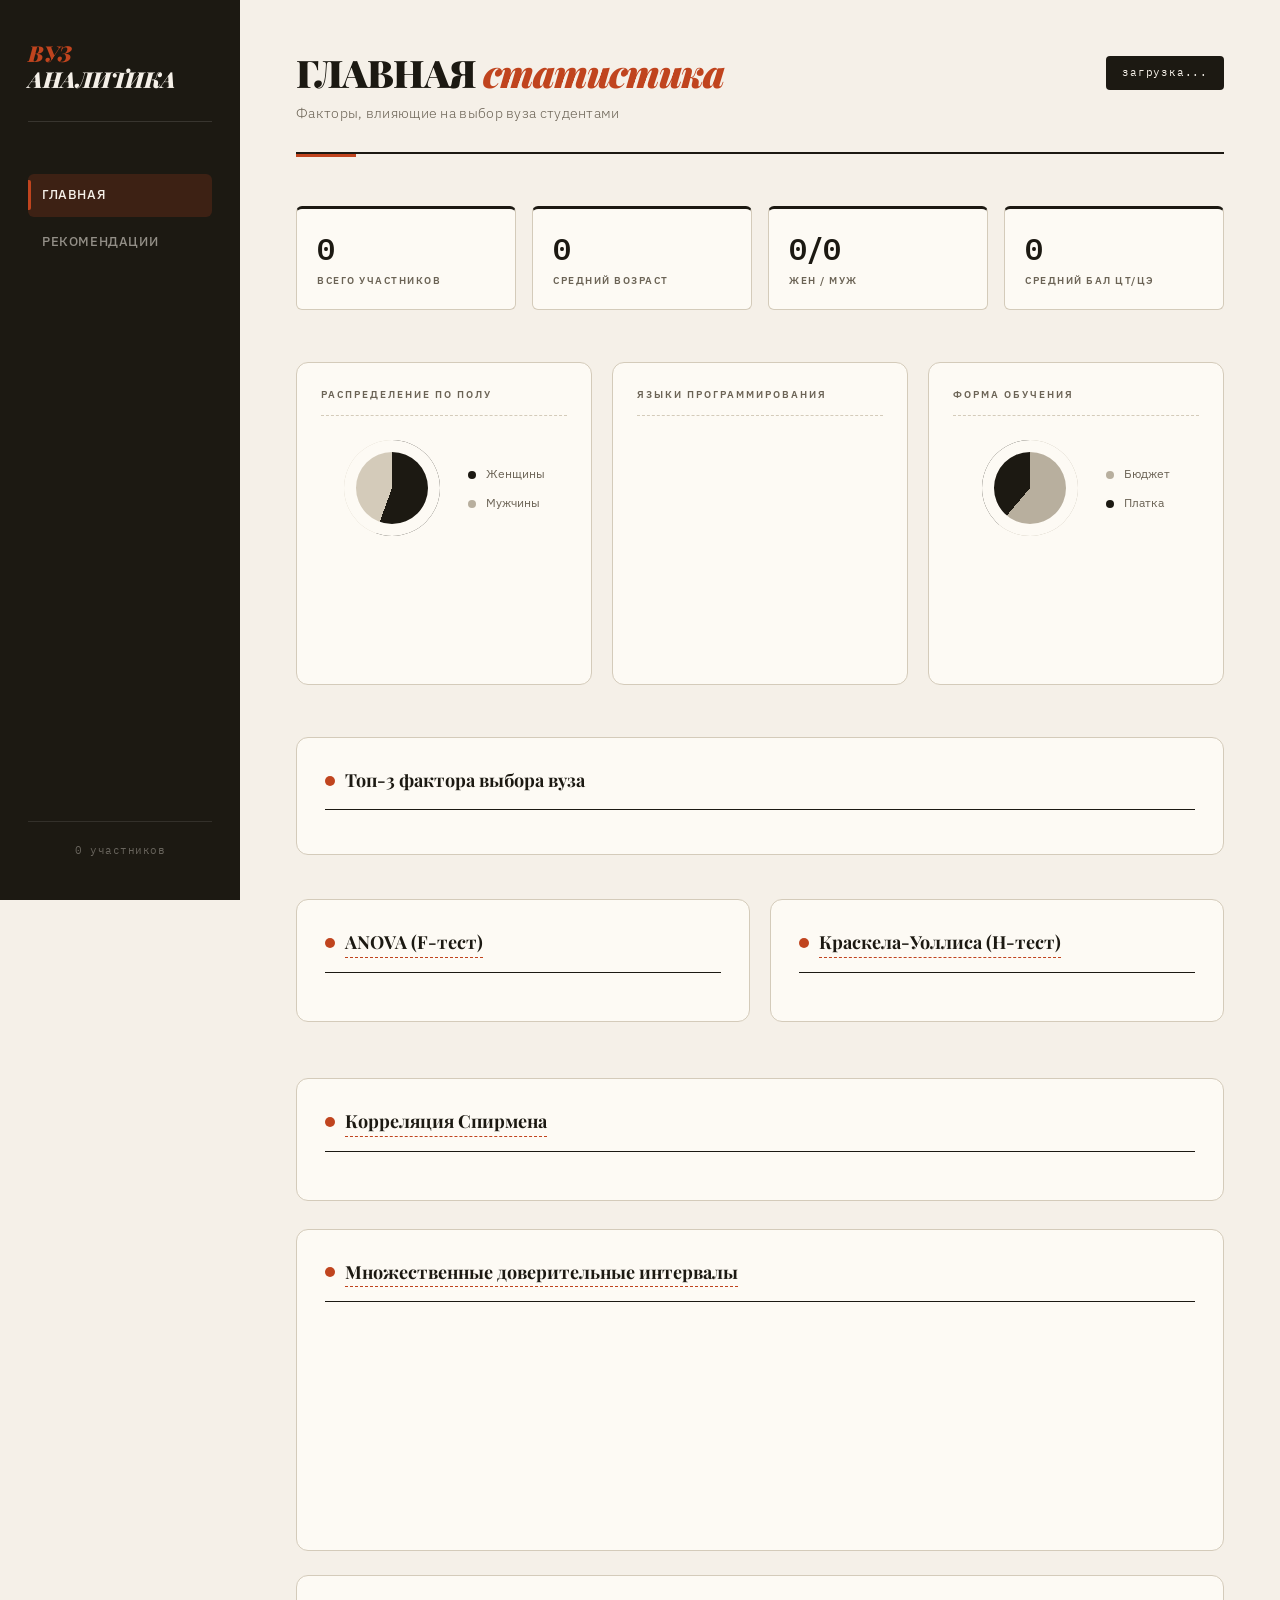
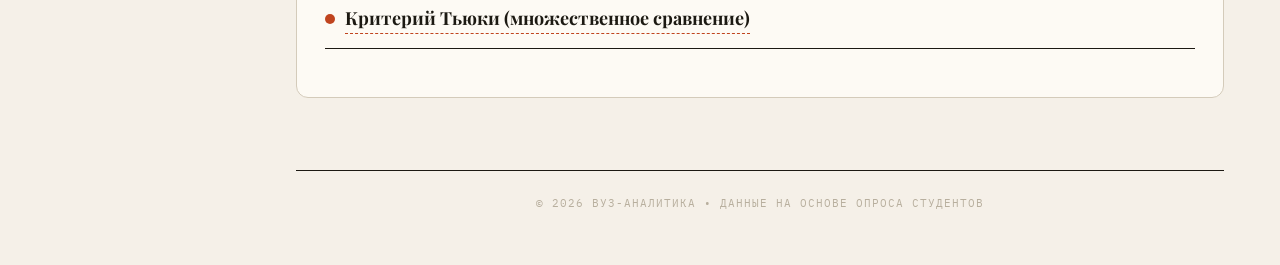
==== commit 0ee75861: "images" ====
--- a/frontend/index.html
+++ b/frontend/index.html
@@ -78,7 +78,7 @@
       </div>
 
       <div class="table-wrapper">
-        <h3 style="margin-bottom:16px">Топ-5 факторов выбора вуза</h3>
+        <h3 style="margin-bottom:16px">Топ-3 фактора выбора вуза</h3>
         <div class="rank-list" id="topFactorsList"></div>
       </div>
 
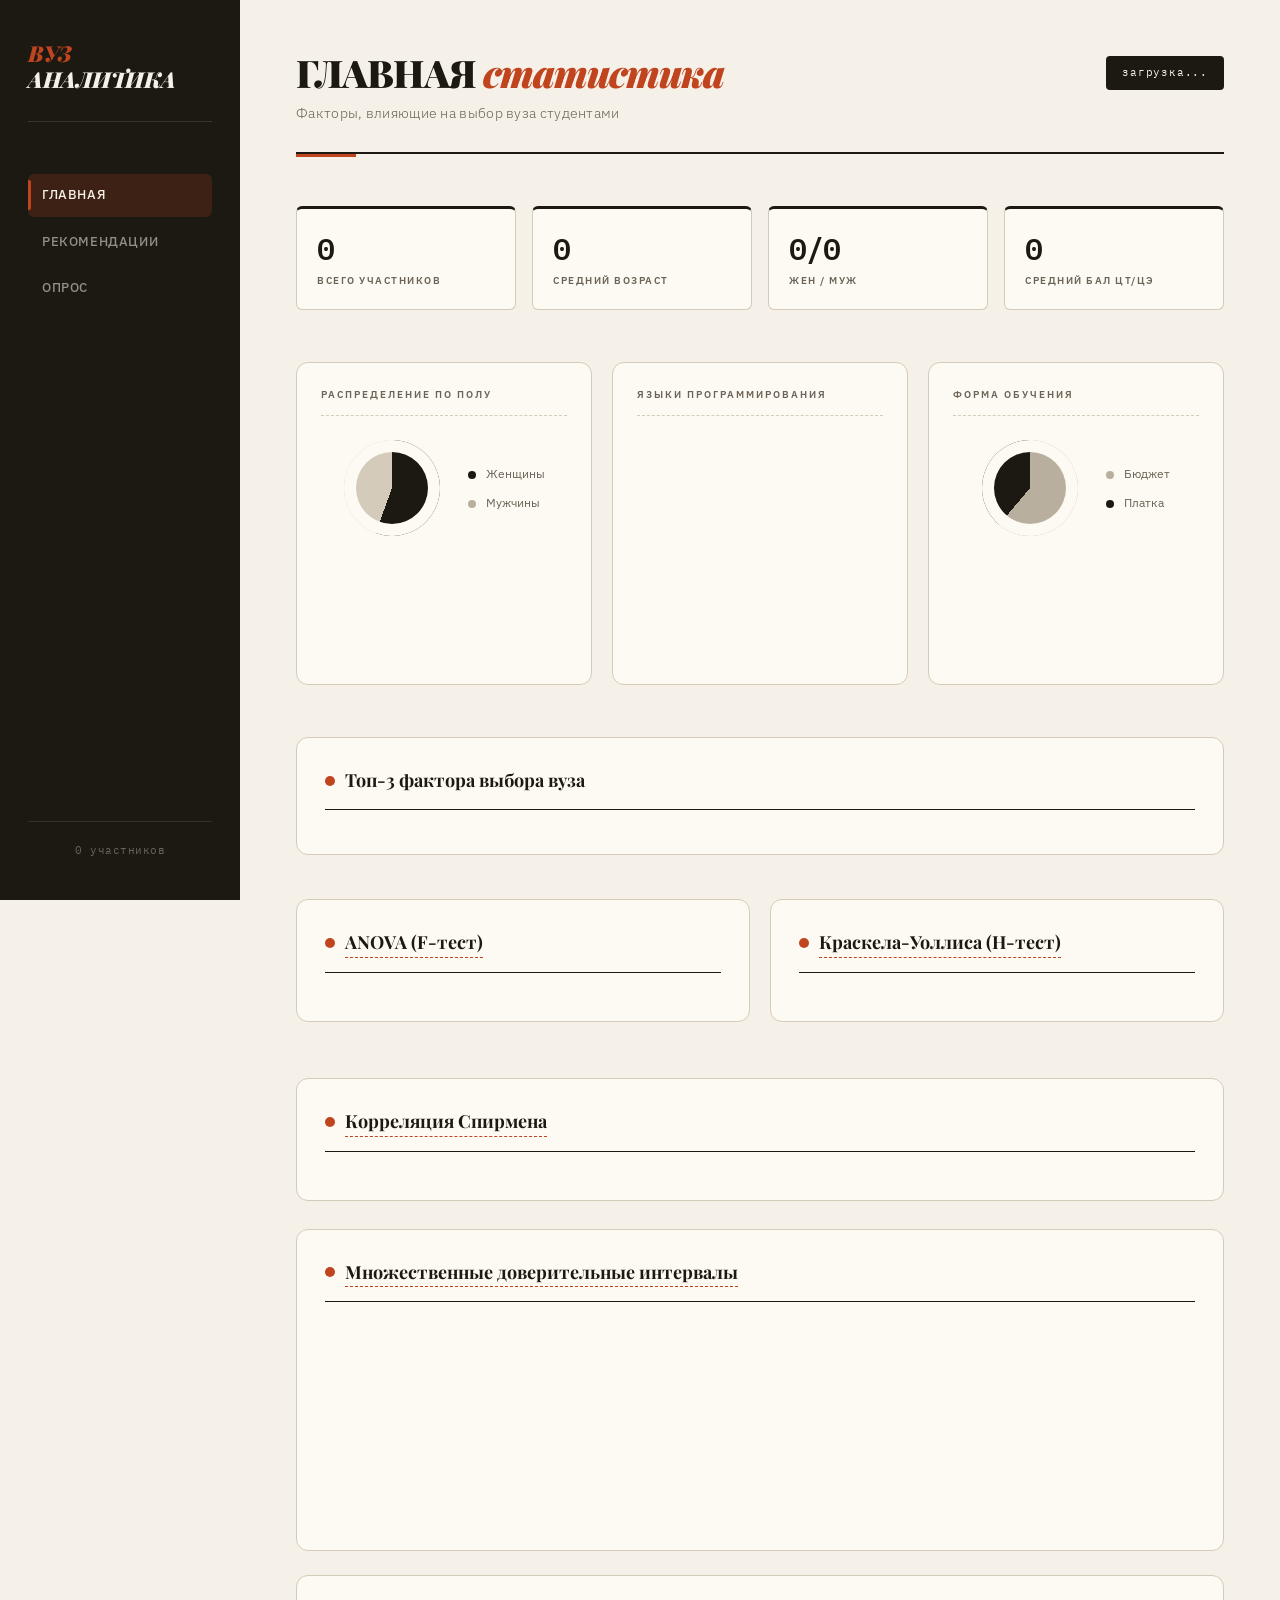
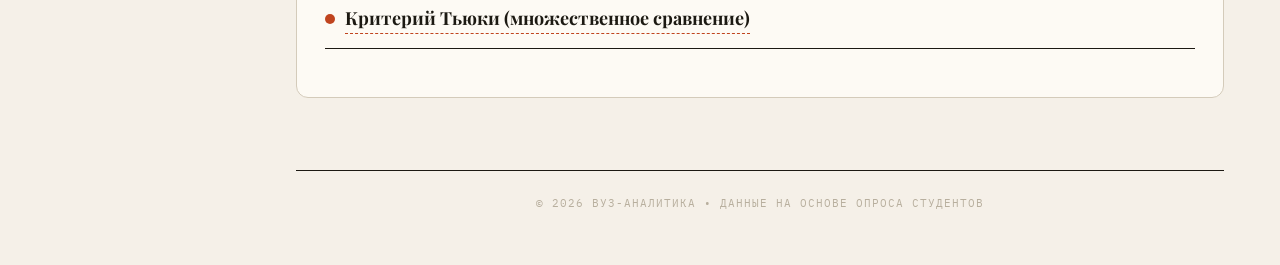
==== commit 1b415e16: "recs/form" ====
--- a/frontend/index.html
+++ b/frontend/index.html
@@ -15,6 +15,7 @@
       <nav class="nav">
         <a href="index.html" class="active">Главная</a>
         <a href="recommendations.html">Рекомендации</a>
+        <a href="https://docs.google.com/forms/d/e/1FAIpQLSf0kPORyCCDupVuDzdmvuKuWddl6kbFOCgZJ50XyfE42tGaxQ/viewform?usp=dialog" target="_blank" class="form-link">Опрос</a>
       </nav>
       <div class="sidebar-footer">
         <div id="footerCount">0 участников</div>
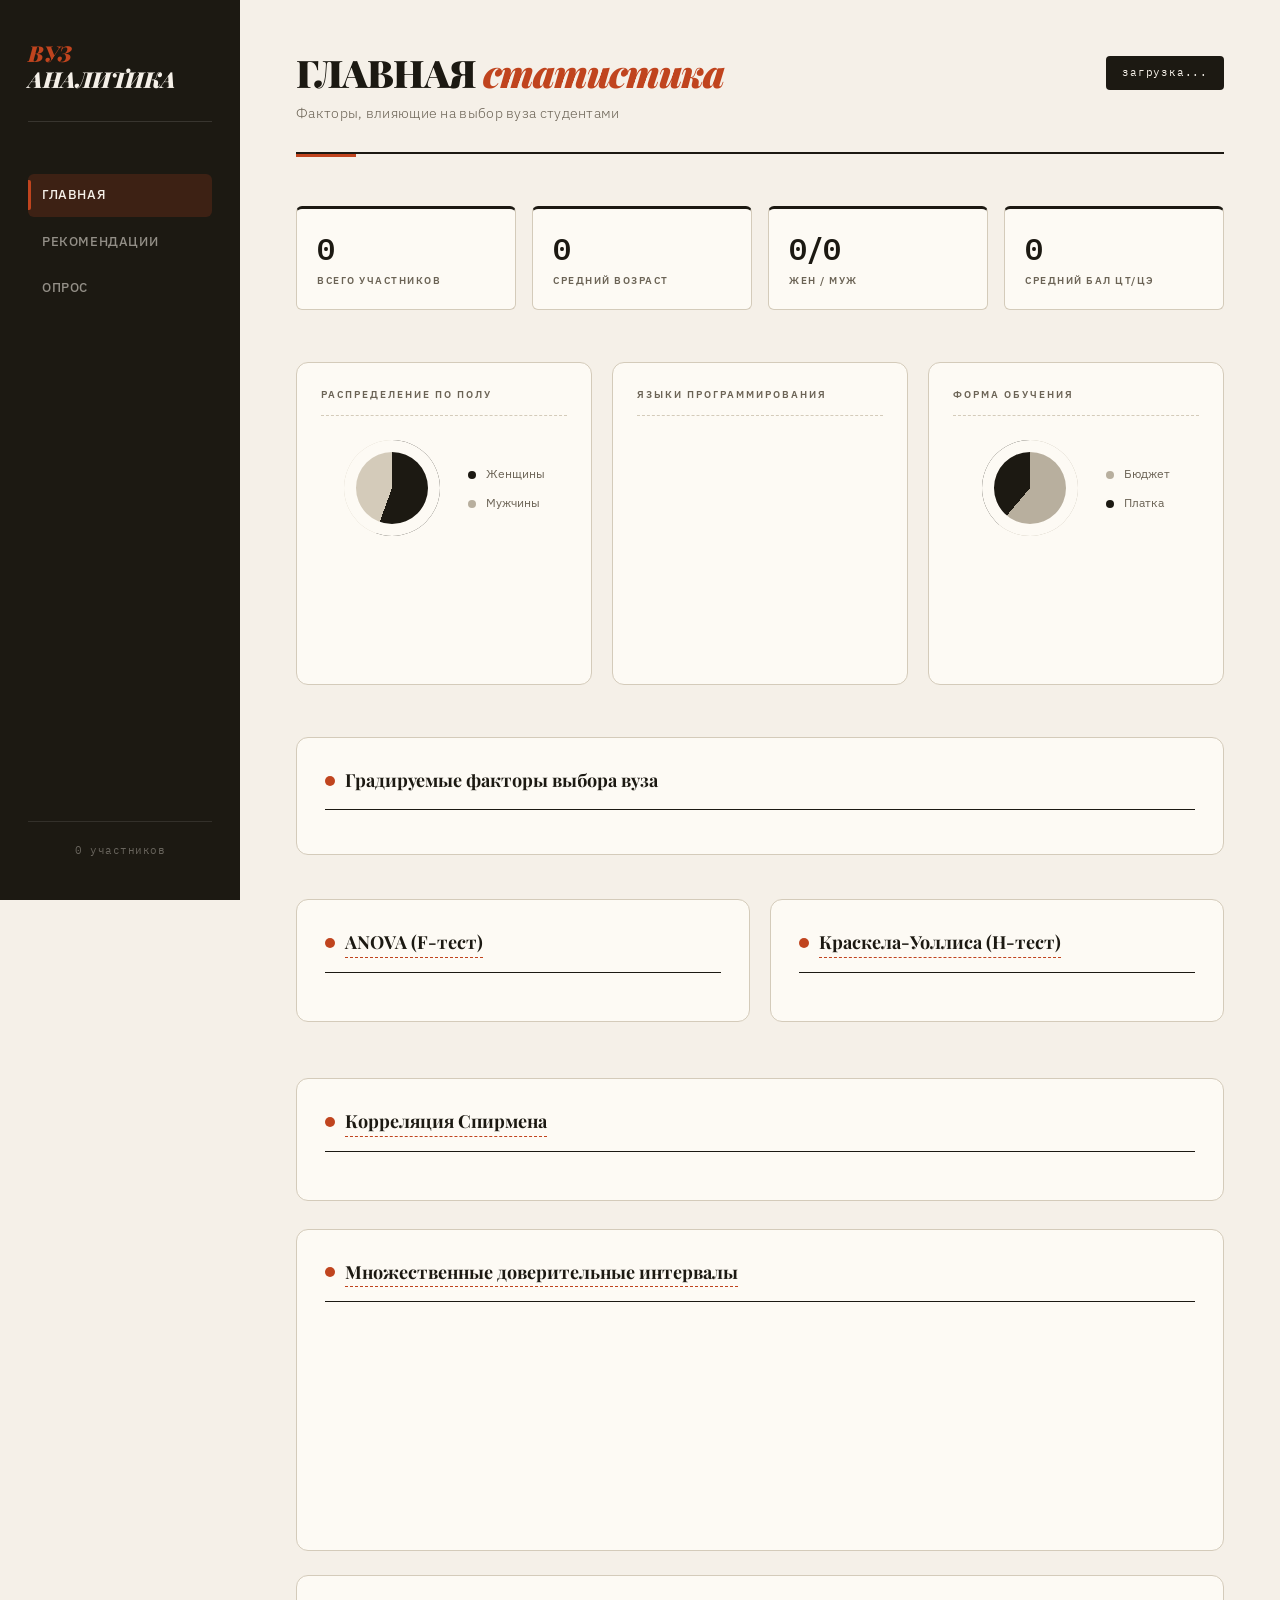
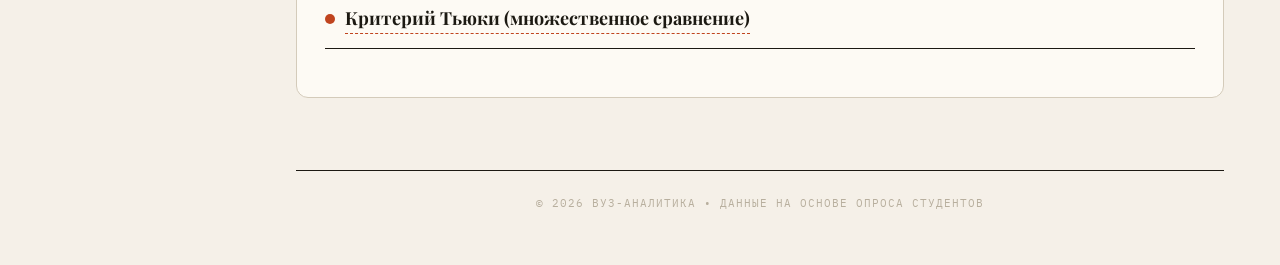
==== commit 42a188f6: "updates" ====
--- a/frontend/index.html
+++ b/frontend/index.html
@@ -79,7 +79,7 @@
       </div>
 
       <div class="table-wrapper">
-        <h3 style="margin-bottom:16px">Топ-3 фактора выбора вуза</h3>
+        <h3 style="margin-bottom:16px">Градируемые факторы выбора вуза</h3>
         <div class="rank-list" id="topFactorsList"></div>
       </div>
 
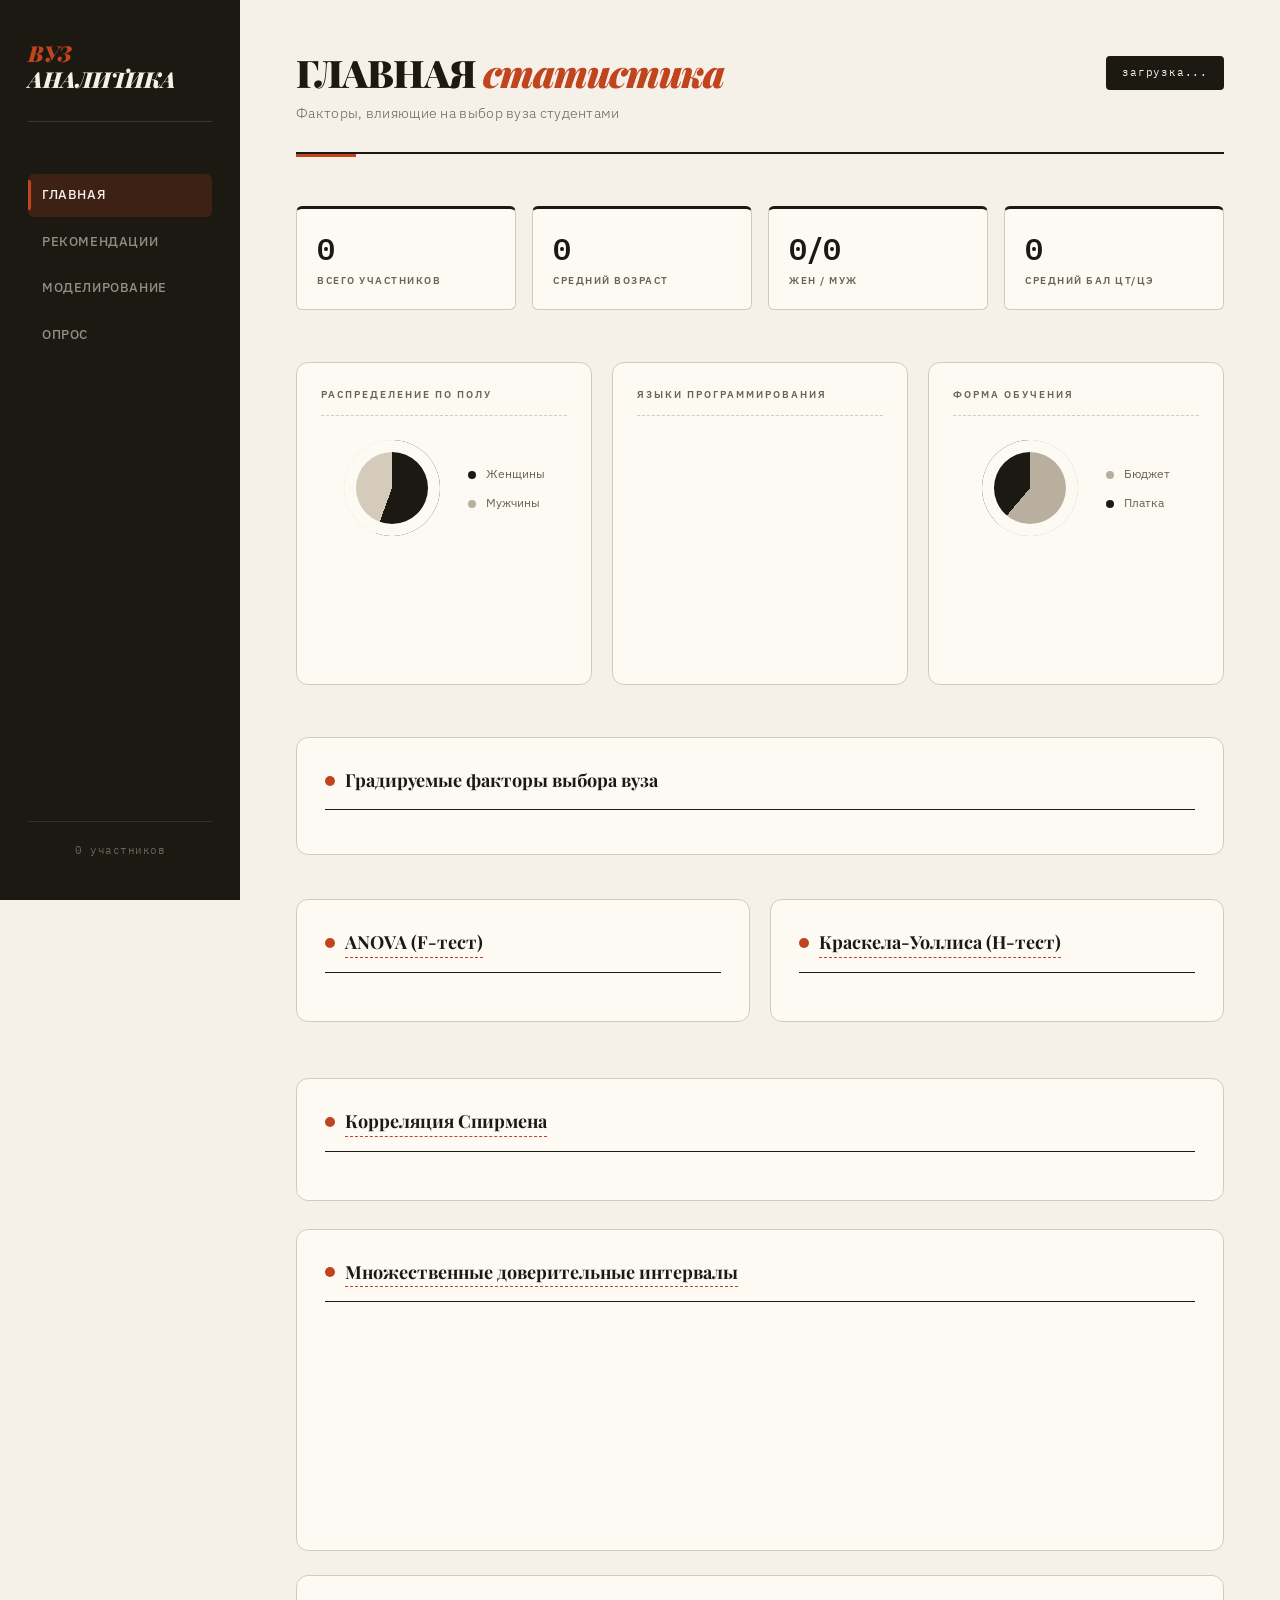
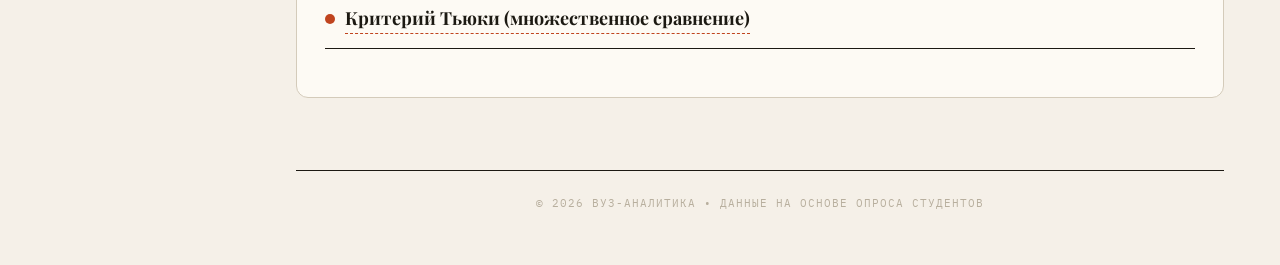
==== commit 06f2b219: "simulation with mock-data" ====
--- a/frontend/index.html
+++ b/frontend/index.html
@@ -15,6 +15,7 @@
       <nav class="nav">
         <a href="index.html" class="active">Главная</a>
         <a href="recommendations.html">Рекомендации</a>
+        <a href="simulation.html">Моделирование</a>
         <a href="https://docs.google.com/forms/d/e/1FAIpQLSf0kPORyCCDupVuDzdmvuKuWddl6kbFOCgZJ50XyfE42tGaxQ/viewform?usp=dialog" target="_blank" class="form-link">Опрос</a>
       </nav>
       <div class="sidebar-footer">
